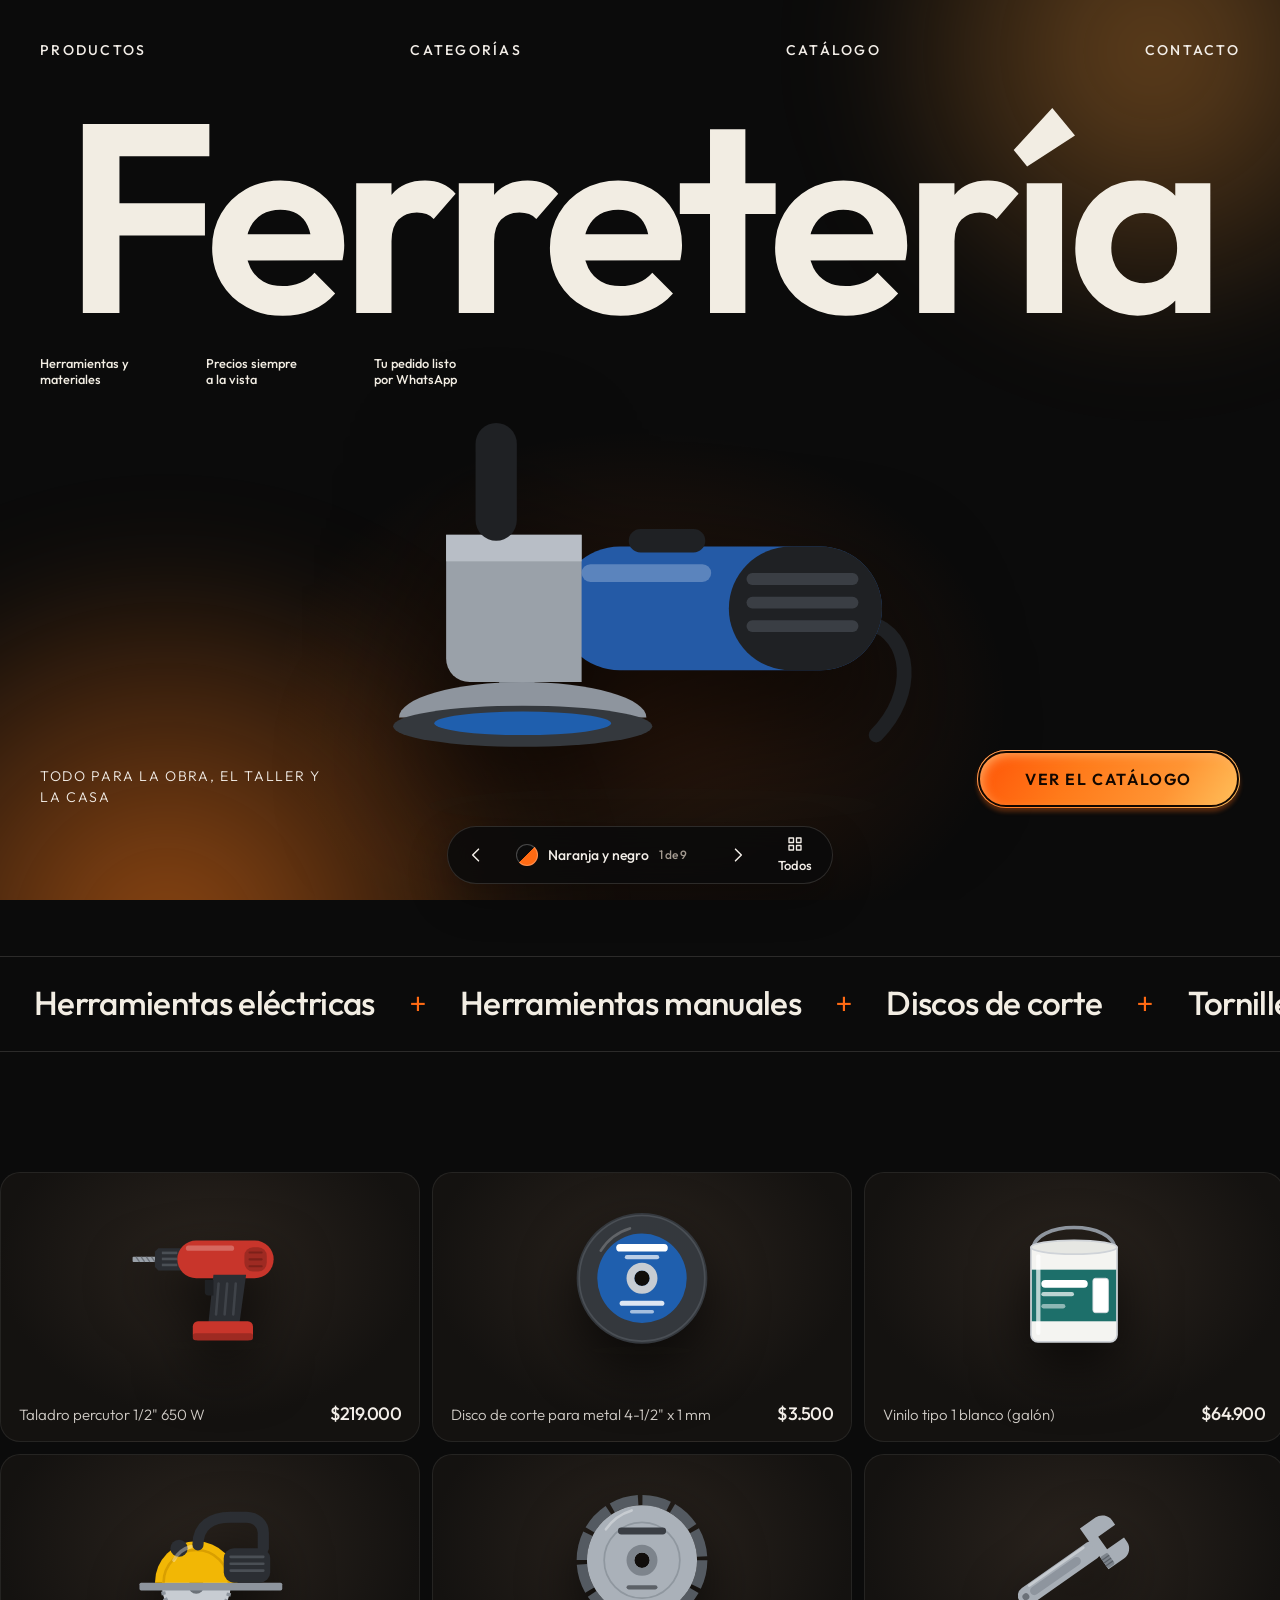
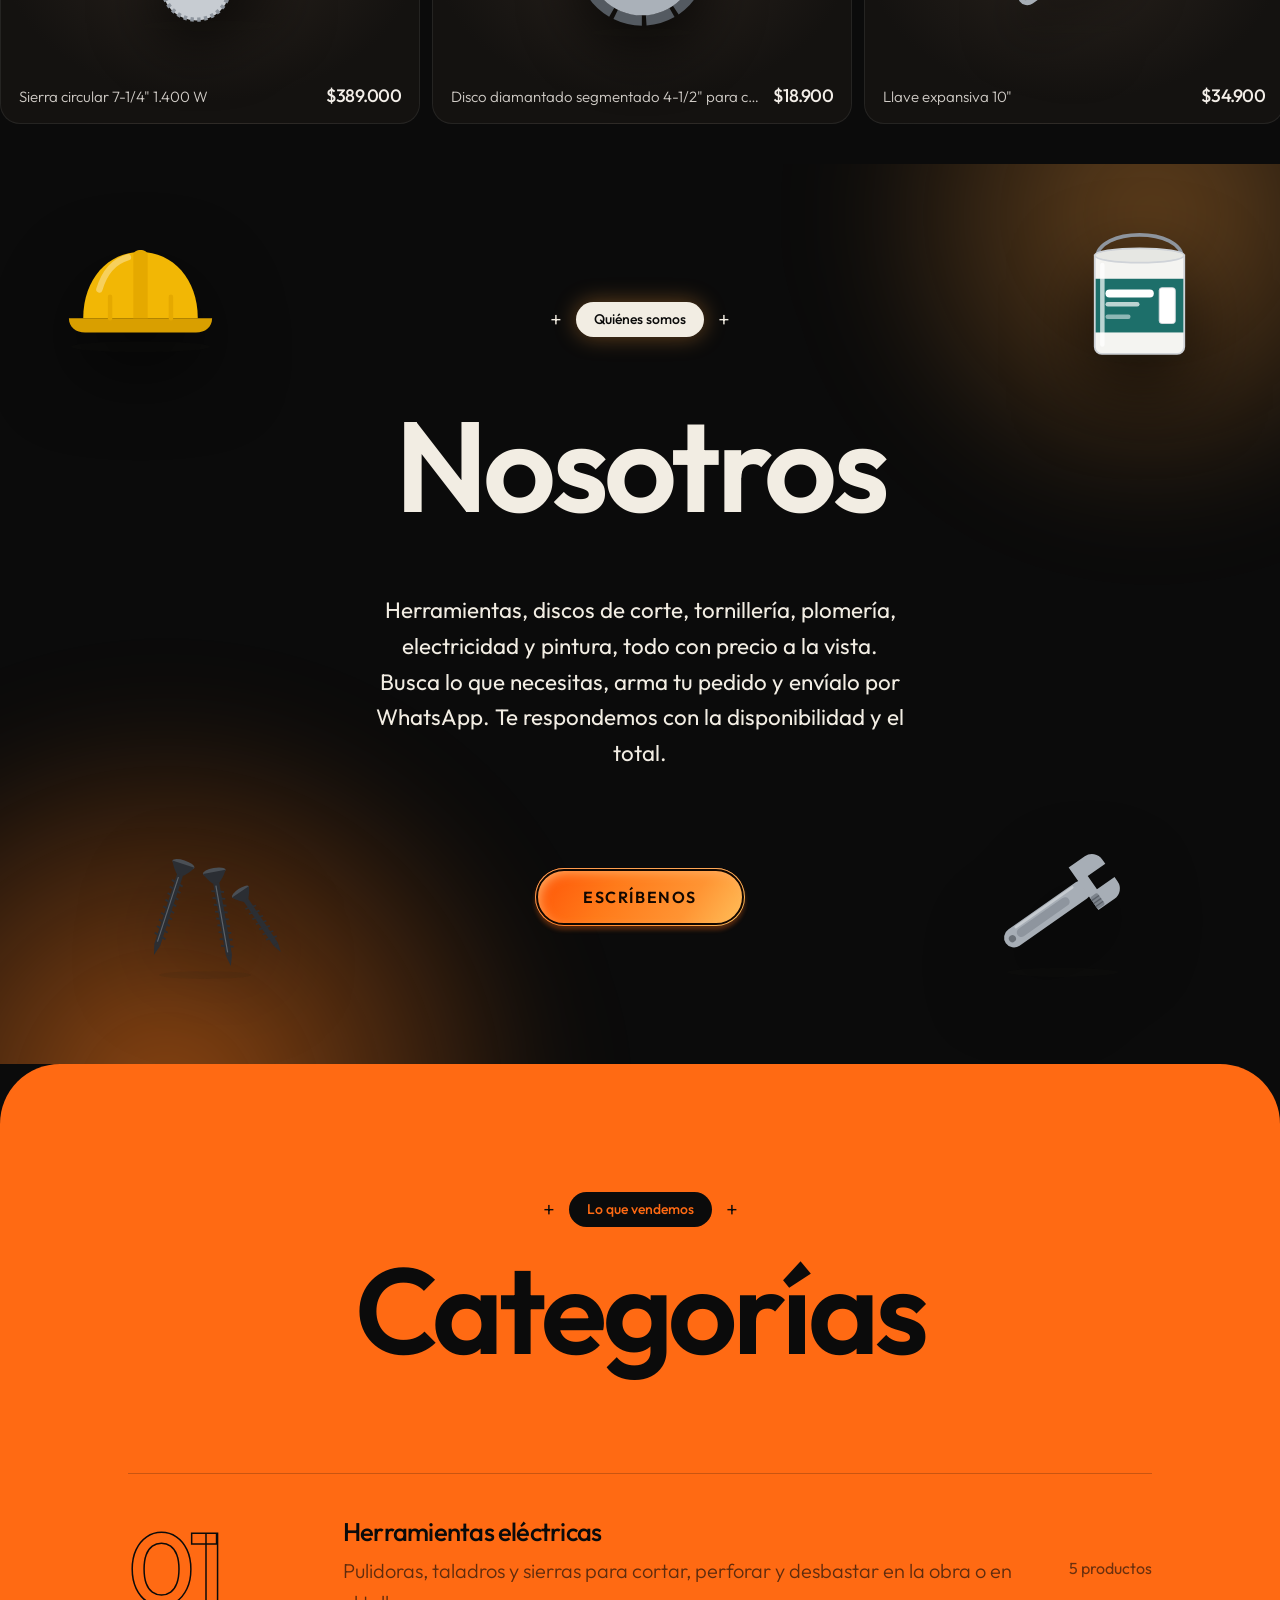
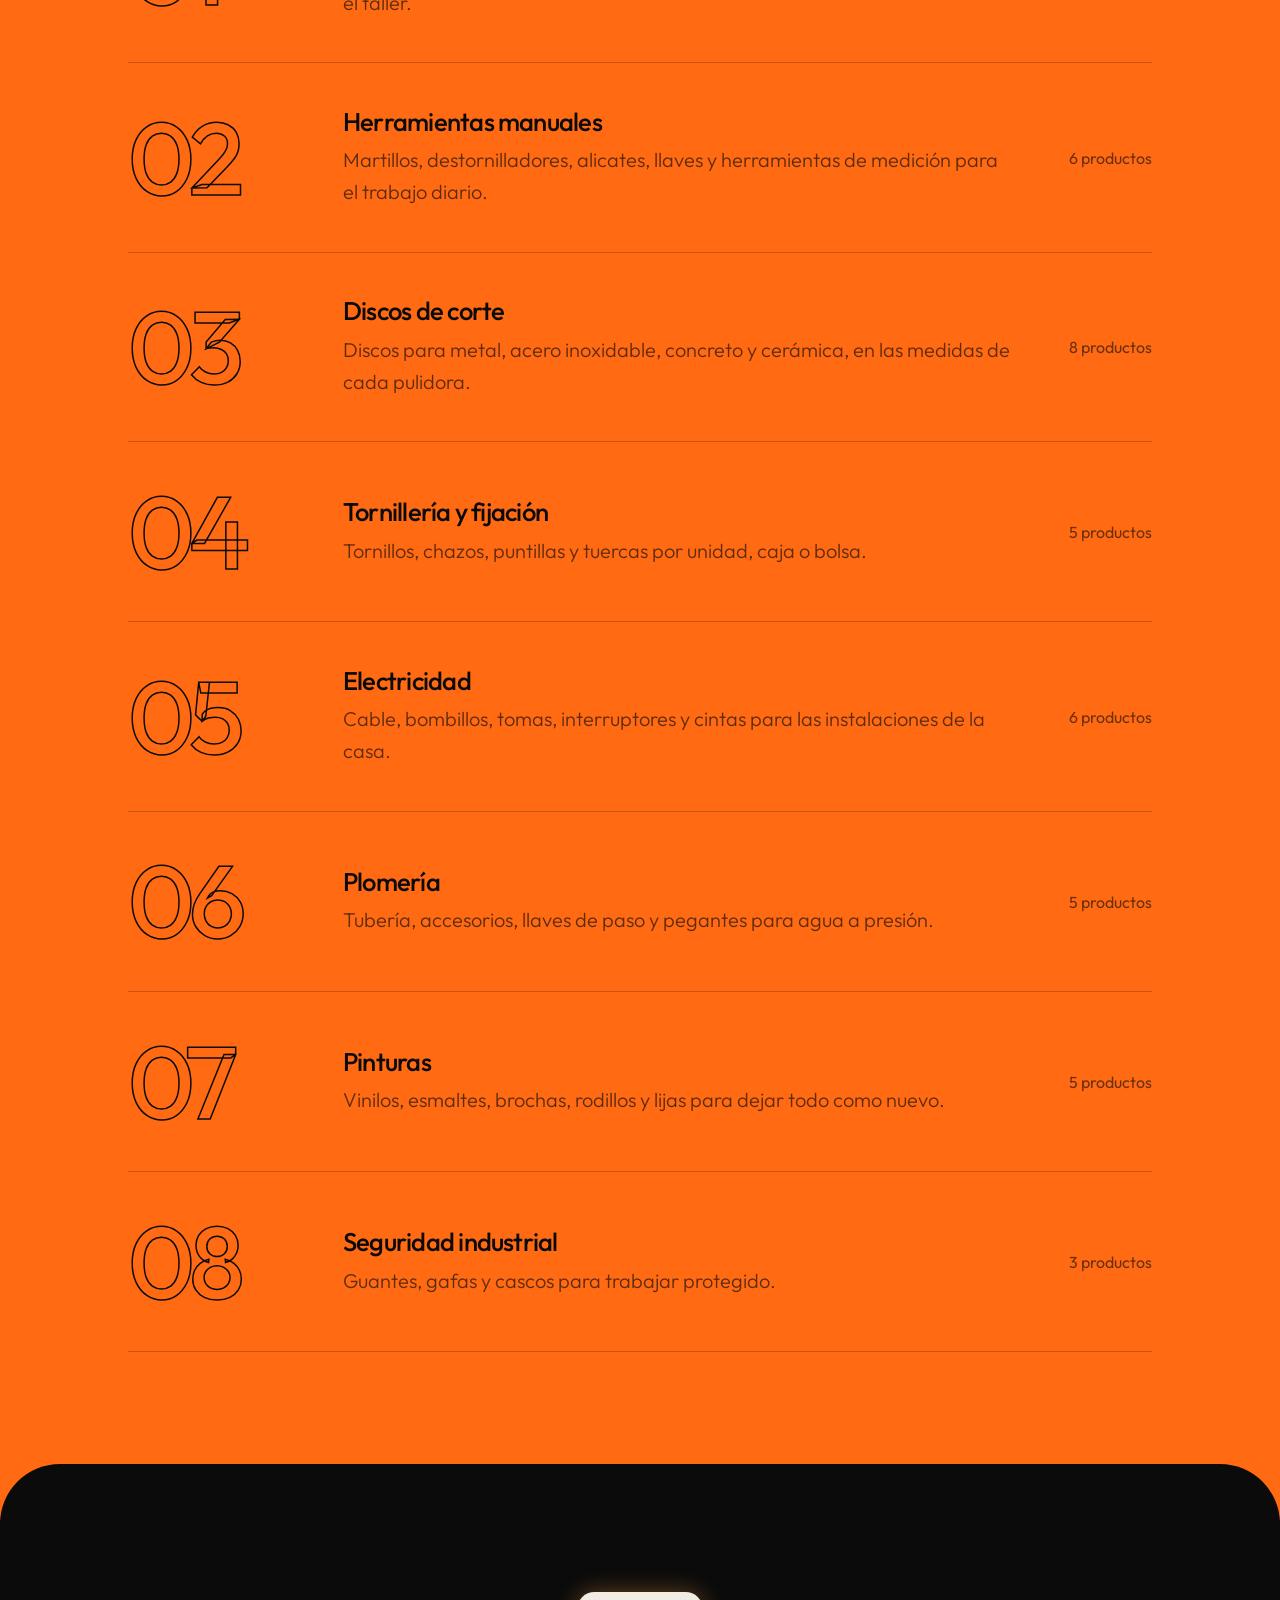
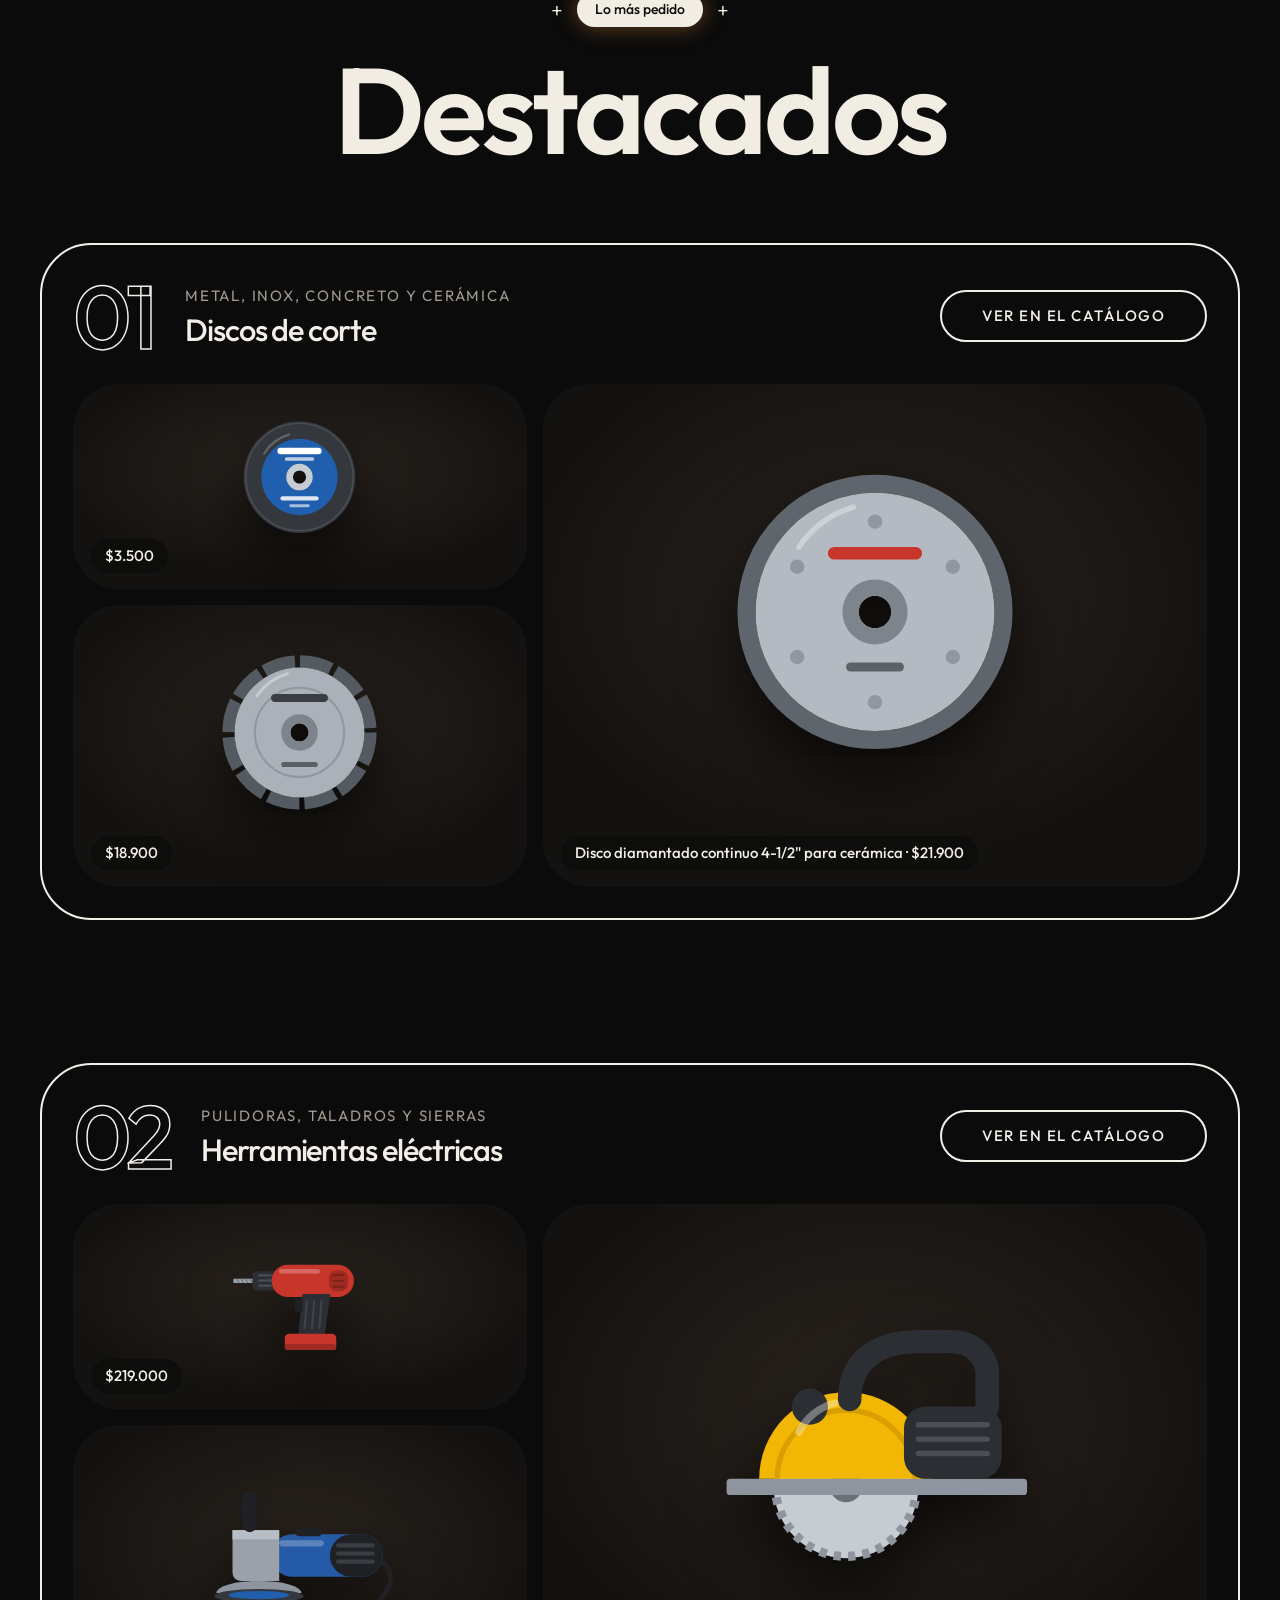
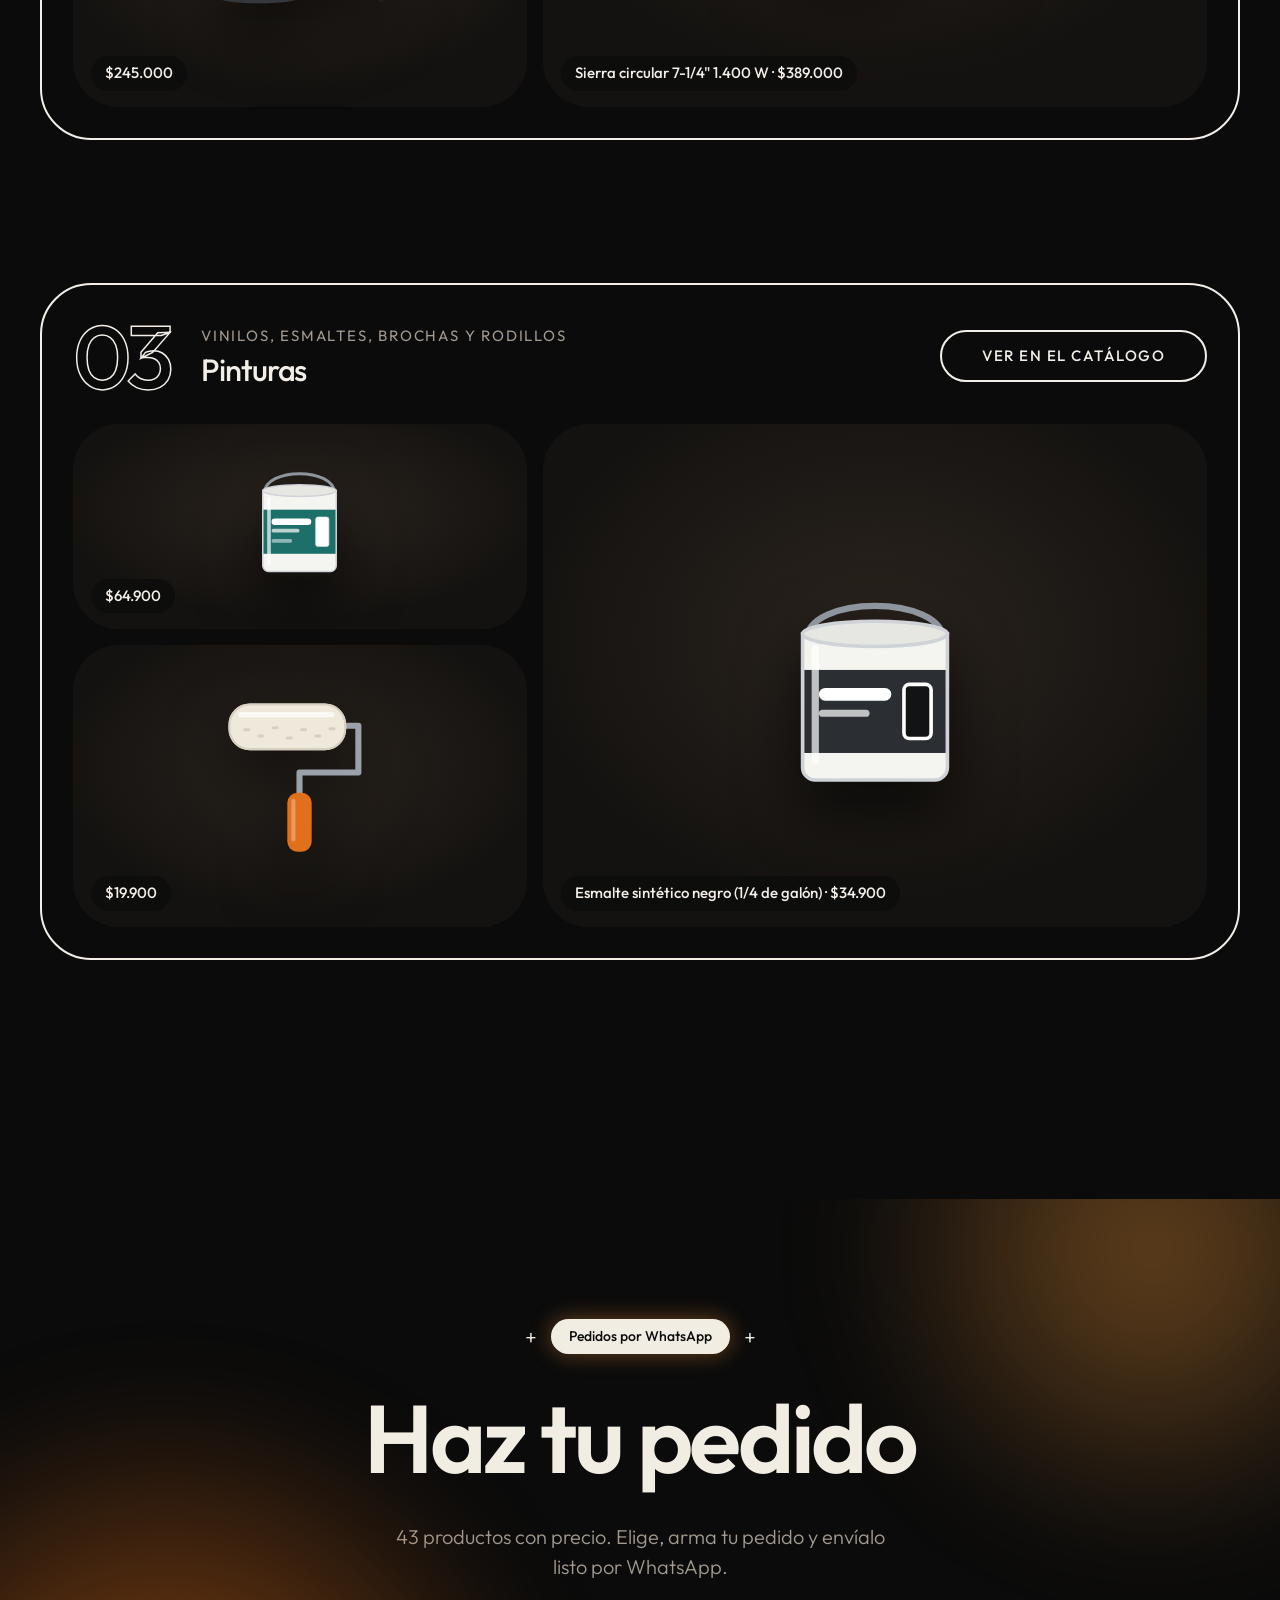
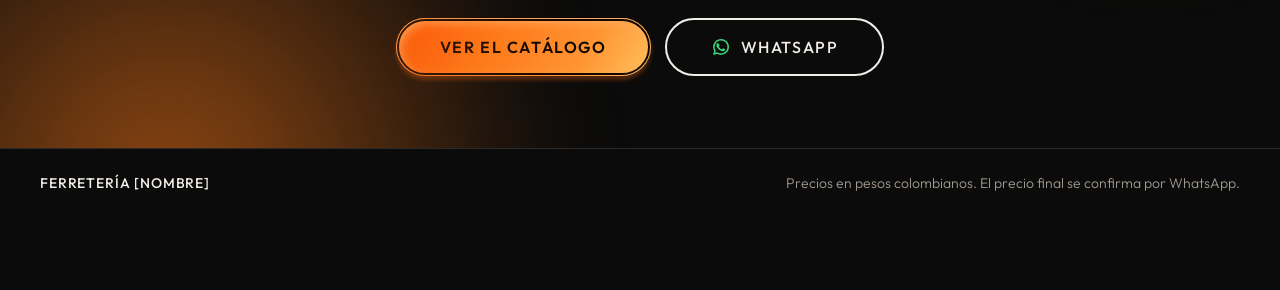
==== index.html @ 5ff752f2 "Demo del catálogo web: portada, catálogo y 9 diseños Co-Authored-By: Claude Opus 5.5 <noreply@anthro" ====
<!doctype html>
<html lang="es" data-paleta="naranja">
<head>
<meta charset="utf-8">
<meta name="viewport" content="width=device-width, initial-scale=1">
<title>Ferretería [Nombre] · Herramientas y materiales con precio</title>
<meta name="description" content="Herramientas, discos de corte, tornillería, plomería, electricidad y pintura con precio a la vista. Arma tu pedido y envíalo por WhatsApp.">
<meta property="og:type" content="website">
<meta property="og:title" content="Ferretería [Nombre] · Herramientas y materiales con precio">
<meta property="og:description" content="Herramientas, discos de corte, tornillería, plomería, electricidad y pintura con precio. Arma tu pedido y envíalo por WhatsApp.">
<meta property="og:image" content="https://TU-DOMINIO/img/og-imagen.jpg">
<meta property="og:locale" content="es_CO">
<meta name="theme-color" content="#0B0B0B">
<link rel="icon" href="img/marca.svg" type="image/svg+xml">
<link rel="preconnect" href="https://fonts.googleapis.com">
<link rel="preconnect" href="https://fonts.gstatic.com" crossorigin>
<link rel="stylesheet" href="https://fonts.googleapis.com/css2?family=Outfit:wght@300..800&amp;family=Archivo:wdth,wght@62..125,400..900&amp;family=Manrope:wght@400..800&amp;family=Bricolage+Grotesque:opsz,wght@12..96,400..800&amp;family=Plus+Jakarta+Sans:wght@400..800&amp;family=Urbanist:wght@400..800&amp;display=swap">
<link rel="stylesheet" href="css/estilos.css">
<script src="js/config.js"></script>
<script src="js/paleta.js"></script>
</head>
<body data-pagina="portada">
<a class="saltar" href="#principal">Saltar al contenido</a>

<header class="heroe" id="heroe">
  <div class="resplandor" aria-hidden="true"></div>
  <nav class="nav-j entra" aria-label="Secciones" style="--ey:-20px">
    <a href="#productos">Productos</a>
    <a href="#categorias">Categorías</a>
    <a href="catalogo.html">Catálogo</a>
    <a href="#" data-wa-saludo target="_blank" rel="noopener">Contacto</a>
  </nav>
  <div class="heroe-titulo">
    <h1 class="titulo-xl grad"><span data-palabra data-bloque data-bloque-retraso=".2" data-bloque-duracion=".8">Ferretería</span><span class="sr"> · herramientas y materiales con precio</span></h1>
  </div>
  <div class="notas entra" style="--ey:16px;--ed:.9s">
    <span>Herramientas y<br>materiales</span>
    <span>Precios siempre<br>a la vista</span>
    <span>Tu pedido listo<br>por WhatsApp</span>
  </div>
  <div class="heroe-foto entra" style="--ed:.6s">
    <div class="iman">
      <button class="heroe-btn" type="button" id="heroeBtn" aria-label="Ver producto destacado">
        <img id="heroeImg" src="img/ilustraciones/pulidora.svg" alt="" width="520" height="520" fetchpriority="high">
      </button>
    </div>
  </div>
  <div class="heroe-pie">
    <p class="entra" style="--ey:20px;--ed:1s">Todo para la obra, el taller y la casa</p>
    <a class="luz entra" href="catalogo.html" style="--ey:20px;--ed:.5s">Ver el catálogo</a>
  </div>
</header>

<section class="franjas" aria-hidden="true">
  <div class="franja-in" data-franja></div>
</section>

<main id="principal">
  <section class="cintas" id="productos" aria-label="Algunos productos">
    <div class="cinta der" id="cintaA"></div>
    <div class="cinta izq" id="cintaB"></div>
  </section>

  <section class="nosotros" id="nosotros">
    <div class="resplandor" aria-hidden="true"></div>
    <span class="deco aparece" style="--ex:-80px;--ey:0px"><img data-esquina="0" src="img/ilustraciones/casco.svg" alt=""></span>
    <span class="deco aparece" style="--ex:-80px;--ey:0px"><img data-esquina="1" src="img/ilustraciones/tornillos.svg" alt=""></span>
    <span class="deco aparece" style="--ex:80px;--ey:0px"><img data-esquina="2" src="img/ilustraciones/galon.svg" alt=""></span>
    <span class="deco aparece" style="--ex:80px;--ey:0px"><img data-esquina="3" src="img/ilustraciones/llave.svg" alt=""></span>
    <div class="nos-texto">
      <span class="pildora"><b>Quiénes somos</b></span>
      <h2 class="titulo-xl grad" data-bloque>Nosotros</h2>
      <p class="revela centrado" id="nosotrosTxt" data-bloque data-bloque-duracion=".6" data-bloque-escalon=".05">Herramientas, discos de corte, tornillería, plomería, electricidad y pintura, todo con precio a la vista. Busca lo que necesitas, arma tu pedido y envíalo por WhatsApp. Te respondemos con la disponibilidad y el total.</p>
    </div>
    <a class="luz" href="#" data-wa-saludo target="_blank" rel="noopener">Escríbenos</a>
  </section>

  <section class="blanca" id="categorias" aria-labelledby="catTit">
    <div class="centrado-pil"><span class="pildora"><b>Lo que vendemos</b></span></div>
    <h2 class="titulo-xl" id="catTit" data-bloque>Categorías</h2>
    <div class="servis" id="servis"></div>
  </section>

  <section class="destacados" aria-labelledby="desTit">
    <div class="centrado-pil"><span class="pildora"><b>Lo más pedido</b></span></div>
    <h2 class="titulo-xl grad" id="desTit" data-bloque>Destacados</h2>
    <div class="pilas" id="pilas"></div>
  </section>

  <section class="cierre">
    <div class="resplandor" aria-hidden="true"></div>
    <span class="pildora"><b>Pedidos por WhatsApp</b></span>
    <h2 class="titulo-xl grad" data-bloque>Haz tu pedido</h2>
    <p><span data-total-productos>Todos los</span> productos con precio. Elige, arma tu pedido y envíalo listo por WhatsApp.</p>
    <div class="cierre-acc">
      <a class="luz" href="catalogo.html">Ver el catálogo</a>
      <a class="fantasma" href="#" data-wa-saludo target="_blank" rel="noopener"><span class="wa-ic" aria-hidden="true"></span>WhatsApp</a>
    </div>
  </section>
</main>

<footer class="pie">
  <a href="index.html" data-nombre>Ferretería [Nombre]</a>
  <span>Precios en pesos colombianos. El precio final se confirma por WhatsApp.</span>
</footer>

<noscript><p class="sinjs">Este catálogo necesita JavaScript para funcionar. Escríbenos por WhatsApp y te atendemos por chat.</p></noscript>
<script src="js/app.js"></script>
</body>
</html>
---- css/estilos.css ----
/* ============================================================================
   CATÁLOGO · estilos
   Fondo oscuro con resplandores cálidos, letra Outfit (cercana a Gevora) en
   color crema, títulos que se revelan con un bloque de color y un botón con luz. Los colores salen de la paleta elegida (data-paleta en <html>); todo
   lo demás es igual en las cuatro.
   ========================================================================== */

/* ---------- Paletas ---------- */
/* t1/t2: degradado de los títulos. l1..l4, lsh, lin, lol, ltx: botón con luz.
   b-*: la sección de color de la portada. w1/w2: fondo de las fotos. */
:root {
  --f-tit: 'Outfit', 'Segoe UI', system-ui, sans-serif; --f-txt: 'Outfit', 'Segoe UI', system-ui, sans-serif;
  /* Letra de los títulos y formas: cada diseño puede cambiarlas. */
  --tit-w: 600; --tit-tt: none; --tit-ls: -.035em; --tit-st: 100%;
  --r-boton: 999px; --r-tarjeta: 28px; --r-foto: 20px; --r-seccion: 60px; --r-tarj: clamp(32px, 4vw, 60px); --r-foto2: clamp(24px, 3.6vw, 60px);
  --patron: none;
}
:root,
[data-paleta="naranja"] {
  --bg: #0B0B0B; --sf: #171513; --ink: #F3EEE8; --mut: #A39A90; --ln: rgba(243, 238, 232, .14); --ln2: rgba(243, 238, 232, .08);
  --ac: #FF6A13; --acInk: #120700; --acSoft: rgba(255, 106, 19, .12); --acSoft2: rgba(255, 106, 19, .22);
  --t1: #D9480F; --t2: #FFB27A;
  --l1: #FF5A0A; --l2: #FF7A1A; --l3: #FF9433; --l4: #FFC15C; --lsh: rgba(255, 106, 19, .3); --lin: #FFB066; --lol: #120700; --ltx: #120700;
  --b-bg: #FF6A13; --b-ink: #0B0B0B; --b-ln: rgba(11, 11, 11, .22); --sn: #0B0B0B;
  --w1: #2B241E; --w2: #141210; --card: #121110; --fon: #FF6A13; --fonInk: #120700;
  --chipbg: rgba(11, 11, 11, .74); --barra: rgba(11, 11, 11, .88); --halo: rgba(255, 106, 19, .16); --hoja: #151311;
  --sombra: rgba(0, 0, 0, .7); --velo: rgba(0, 0, 0, .66); --wa: #3BD47A;
  --tit: #F2EDE3; --glow1: rgba(232, 112, 24, .62); --glow2: rgba(255, 160, 60, .38);
  color-scheme: dark;
}
[data-paleta="amarillo"] {
  --bg: #0A0A0A; --sf: #161614; --ink: #F5F3EC; --mut: #A3A094; --ln: rgba(245, 243, 236, .14); --ln2: rgba(245, 243, 236, .08);
  --ac: #FFC400; --acInk: #111000; --acSoft: rgba(255, 196, 0, .12); --acSoft2: rgba(255, 196, 0, .22);
  --t1: #C99700; --t2: #FFE27A;
  --l1: #FFB800; --l2: #FFC400; --l3: #FFD233; --l4: #FFE680; --lsh: rgba(255, 196, 0, .3); --lin: #FFE680; --lol: #111000; --ltx: #111000;
  --b-bg: #FFC400; --b-ink: #0A0A0A; --b-ln: rgba(10, 10, 10, .2); --sn: #0A0A0A;
  --w1: #2A2820; --w2: #131311; --card: #121211; --fon: #FFC400; --fonInk: #111000;
  --chipbg: rgba(10, 10, 10, .74); --barra: rgba(10, 10, 10, .88); --halo: rgba(255, 196, 0, .14); --hoja: #141412;
  --sombra: rgba(0, 0, 0, .7); --velo: rgba(0, 0, 0, .66); --wa: #3BD47A;
  --tit: #F4F1E8; --glow1: rgba(255, 184, 0, .45); --glow2: rgba(255, 214, 90, .28);
  color-scheme: dark;
}
[data-paleta="azul"] {
  --bg: #07090F; --sf: #12151D; --ink: #E6ECF7; --mut: #8A96AD; --ln: rgba(230, 236, 247, .14); --ln2: rgba(230, 236, 247, .08);
  --ac: #3466FF; --acInk: #FFFFFF; --acSoft: rgba(52, 102, 255, .14); --acSoft2: rgba(52, 102, 255, .26);
  --t1: #3466FF; --t2: #A9C0FF;
  --l1: #0A1440; --l2: #2453F0; --l3: #3F74FF; --l4: #5B85FF; --lsh: rgba(52, 102, 255, .3); --lin: #5C86FF; --lol: #FFFFFF; --ltx: #FFFFFF;
  --b-bg: #FFFFFF; --b-ink: #07090F; --b-ln: rgba(7, 9, 15, .15); --sn: #3466FF;
  --w1: #1E2433; --w2: #0E1118; --card: #0E1118; --fon: #3466FF; --fonInk: #FFFFFF;
  --chipbg: rgba(7, 9, 15, .74); --barra: rgba(7, 9, 15, .88); --halo: rgba(52, 102, 255, .18); --hoja: #10131A;
  --sombra: rgba(0, 0, 0, .7); --velo: rgba(0, 0, 0, .66); --wa: #3BD47A;
  --tit: #EEF2FA; --glow1: rgba(52, 102, 255, .55); --glow2: rgba(120, 160, 255, .3);
  color-scheme: dark;
}
/* ---------- Diseños nuevos: cambian color, letra y formas ---------- */
[data-paleta="rojo"] {
  --bg: #0C0C0C; --sf: #171717; --ink: #F5F5F4; --mut: #A3A3A3; --ln: rgba(245, 245, 244, .14); --ln2: rgba(245, 245, 244, .08);
  --ac: #E3141B; --acInk: #FFFFFF; --acSoft: rgba(227, 20, 27, .14); --acSoft2: rgba(227, 20, 27, .24);
  --l1: #B00D12; --l2: #E3141B; --l3: #F0302F; --l4: #FF5A4E; --lsh: rgba(227, 20, 27, .32); --lin: #FF6A5E; --lol: #FFFFFF; --ltx: #FFFFFF;
  --b-bg: #E3141B; --b-ink: #0C0C0C; --b-ln: rgba(12, 12, 12, .22); --sn: #0C0C0C;
  --w1: #262626; --w2: #121212; --card: #121212; --fon: #E3141B; --fonInk: #FFFFFF;
  --chipbg: rgba(12, 12, 12, .74); --barra: rgba(12, 12, 12, .9); --halo: rgba(227, 20, 27, .12); --hoja: #141414;
  --sombra: rgba(0, 0, 0, .7); --velo: rgba(0, 0, 0, .66); --wa: #3BD47A;
  --tit: #F5F5F4; --glow1: rgba(227, 20, 27, .34); --glow2: rgba(255, 90, 78, .16);
  --f-tit: 'Archivo', 'Outfit', system-ui, sans-serif; --tit-w: 800; --tit-tt: uppercase; --tit-ls: -.01em; --tit-st: 75%;
  --r-boton: 6px; --r-tarjeta: 8px; --r-foto: 6px; --r-seccion: 0px; --r-tarj: 10px; --r-foto2: 6px;
  --patron: repeating-linear-gradient(-45deg, rgba(255, 255, 255, .022) 0 2px, transparent 2px 16px);
  color-scheme: dark;
}
[data-paleta="plano"] {
  --bg: #0F1419; --sf: #18202A; --ink: #E7EDF3; --mut: #8D99A6; --ln: rgba(231, 237, 243, .14); --ln2: rgba(231, 237, 243, .08);
  --ac: #C6F432; --acInk: #11160A; --acSoft: rgba(198, 244, 50, .12); --acSoft2: rgba(198, 244, 50, .22);
  --l1: #A6D61E; --l2: #C6F432; --l3: #D4F86A; --l4: #E6FCA0; --lsh: rgba(198, 244, 50, .28); --lin: #E6FCA0; --lol: #11160A; --ltx: #11160A;
  --b-bg: #C6F432; --b-ink: #0F1419; --b-ln: rgba(15, 20, 25, .2); --sn: #0F1419;
  --w1: #222D38; --w2: #121A21; --card: #131A21; --fon: #C6F432; --fonInk: #11160A;
  --chipbg: rgba(15, 20, 25, .74); --barra: rgba(15, 20, 25, .9); --halo: rgba(198, 244, 50, .1); --hoja: #141B23;
  --sombra: rgba(0, 0, 0, .65); --velo: rgba(0, 0, 0, .62); --wa: #3BD47A;
  --tit: #E7EDF3; --glow1: rgba(198, 244, 50, .2); --glow2: rgba(110, 190, 255, .18);
  --f-tit: 'Manrope', 'Outfit', system-ui, sans-serif; --tit-w: 800; --tit-ls: -.045em;
  --r-boton: 12px; --r-tarjeta: 14px; --r-foto: 10px; --r-seccion: 24px; --r-tarj: 22px; --r-foto2: 14px;
  --patron: linear-gradient(rgba(231, 237, 243, .045) 1px, transparent 1px) 0 0 / 44px 44px, linear-gradient(90deg, rgba(231, 237, 243, .045) 1px, transparent 1px) 0 0 / 44px 44px;
  color-scheme: dark;
}
[data-paleta="bosque"] {
  --bg: #0C1611; --sf: #13211A; --ink: #EEF3EA; --mut: #97A89C; --ln: rgba(238, 243, 234, .14); --ln2: rgba(238, 243, 234, .08);
  --ac: #2FBF71; --acInk: #06140C; --acSoft: rgba(47, 191, 113, .14); --acSoft2: rgba(47, 191, 113, .24);
  --l1: #1E9E5A; --l2: #2FBF71; --l3: #4CD68A; --l4: #8FEAB4; --lsh: rgba(47, 191, 113, .3); --lin: #8FEAB4; --lol: #06140C; --ltx: #06140C;
  --b-bg: #EEF3EA; --b-ink: #0C1611; --b-ln: rgba(12, 22, 17, .14); --sn: #1E9E5A;
  --w1: #1E3128; --w2: #0F1A14; --card: #101B15; --fon: #2FBF71; --fonInk: #06140C;
  --chipbg: rgba(12, 22, 17, .74); --barra: rgba(12, 22, 17, .9); --halo: rgba(47, 191, 113, .12); --hoja: #11201A;
  --sombra: rgba(0, 0, 0, .6); --velo: rgba(0, 0, 0, .6); --wa: #3BD47A;
  --tit: #EEF3EA; --glow1: rgba(47, 191, 113, .38); --glow2: rgba(210, 230, 120, .18);
  --f-tit: 'Bricolage Grotesque', 'Outfit', system-ui, sans-serif; --tit-w: 700; --tit-ls: -.045em;
  --r-boton: 999px; --r-tarjeta: 34px; --r-foto: 26px; --r-seccion: 80px; --r-tarj: clamp(36px, 4.5vw, 70px); --r-foto2: clamp(26px, 4vw, 64px);
  color-scheme: dark;
}
[data-paleta="marino"] {
  --bg: #F3F5F9; --sf: #FFFFFF; --ink: #0B1B33; --mut: #5B6B82; --ln: rgba(11, 27, 51, .12); --ln2: rgba(11, 27, 51, .07);
  --ac: #FFB703; --acInk: #0B1B33; --acSoft: rgba(11, 27, 51, .06); --acSoft2: rgba(255, 183, 3, .2);
  --l1: #FFB703; --l2: #FFC433; --l3: #FFD166; --l4: #FFE29A; --lsh: rgba(255, 183, 3, .35); --lin: #FFE29A; --lol: #0B1B33; --ltx: #0B1B33;
  --b-bg: #0B1B33; --b-ink: #F3F5F9; --b-ln: rgba(243, 245, 249, .16); --sn: #FFB703;
  --w1: #FFFFFF; --w2: #E3E8F0; --card: #FFFFFF; --fon: #0B1B33; --fonInk: #FFFFFF;
  --chipbg: rgba(255, 255, 255, .9); --barra: rgba(243, 245, 249, .9); --halo: rgba(255, 183, 3, .14); --hoja: #FFFFFF;
  --sombra: rgba(11, 27, 51, .2); --velo: rgba(11, 27, 51, .45); --wa: #128C4A;
  --tit: #0B1B33; --glow1: rgba(255, 183, 3, .34); --glow2: rgba(80, 140, 255, .16);
  --f-tit: 'Plus Jakarta Sans', 'Outfit', system-ui, sans-serif; --tit-w: 800; --tit-ls: -.05em;
  --r-boton: 14px; --r-tarjeta: 20px; --r-foto: 14px; --r-seccion: 40px; --r-tarj: 28px; --r-foto2: 18px;
  --patron: radial-gradient(rgba(11, 27, 51, .09) 1px, transparent 1.6px) 0 0 / 22px 22px;
  color-scheme: light;
}
[data-paleta="cobre"] {
  --bg: #0E0C0B; --sf: #191513; --ink: #F1E7DF; --mut: #A8988C; --ln: rgba(241, 231, 223, .13); --ln2: rgba(241, 231, 223, .07);
  --ac: #C9773C; --acInk: #140A04; --acSoft: rgba(201, 119, 60, .14); --acSoft2: rgba(201, 119, 60, .24);
  --l1: #8E4A22; --l2: #C9773C; --l3: #E0A06A; --l4: #F2C9A0; --lsh: rgba(201, 119, 60, .3); --lin: #F2C9A0; --lol: #140A04; --ltx: #140A04;
  --b-bg: #C9773C; --b-ink: #0E0C0B; --b-ln: rgba(14, 12, 11, .2); --sn: #0E0C0B;
  --w1: #2A211C; --w2: #141110; --card: #141110; --fon: #C9773C; --fonInk: #140A04;
  --chipbg: rgba(14, 12, 11, .74); --barra: rgba(14, 12, 11, .9); --halo: rgba(201, 119, 60, .12); --hoja: #161210;
  --sombra: rgba(0, 0, 0, .7); --velo: rgba(0, 0, 0, .66); --wa: #3BD47A;
  --tit: #F2D7BF; --glow1: rgba(201, 119, 60, .42); --glow2: rgba(242, 201, 160, .18);
  --f-tit: 'Urbanist', 'Outfit', system-ui, sans-serif; --tit-w: 500; --tit-tt: uppercase; --tit-ls: .05em;
  --r-boton: 3px; --r-tarjeta: 4px; --r-foto: 3px; --r-seccion: 0px; --r-tarj: 6px; --r-foto2: 4px;
  color-scheme: dark;
}
[data-paleta="claro"] {
  --bg: #F1EFEA; --sf: #FFFFFF; --ink: #15130F; --mut: #6C665D; --ln: rgba(21, 19, 15, .14); --ln2: rgba(21, 19, 15, .08);
  --ac: #15130F; --acInk: #F1EFEA; --acSoft: rgba(21, 19, 15, .07); --acSoft2: rgba(232, 89, 12, .14);
  --t1: #2B2722; --t2: #8C8579;
  --l1: #15130F; --l2: #3A2A1E; --l3: #D9480F; --l4: #E8590C; --lsh: rgba(232, 89, 12, .28); --lin: #5A3A22; --lol: #FFFFFF; --ltx: #FFFFFF;
  --b-bg: #15130F; --b-ink: #F1EFEA; --b-ln: rgba(241, 239, 234, .18); --sn: #FF7A2F;
  --w1: #FFFFFF; --w2: #E6E1D8; --card: #FFFFFF; --fon: #15130F; --fonInk: #F1EFEA;
  --chipbg: rgba(255, 255, 255, .86); --barra: rgba(241, 239, 234, .9); --halo: rgba(232, 89, 12, .12); --hoja: #FFFFFF;
  --sombra: rgba(21, 19, 15, .24); --velo: rgba(21, 19, 15, .45); --wa: #128C4A;
  --tit: #15130F; --glow1: rgba(232, 89, 12, .28); --glow2: rgba(255, 170, 90, .22);
  color-scheme: light;
}

/* ---------- Base ---------- */
*, *::before, *::after { box-sizing: border-box; }
html { -webkit-text-size-adjust: 100%; scroll-behavior: smooth; background: var(--bg); }
html.bloqueo { overflow: hidden; }
body { margin: 0; overflow-x: clip; background: var(--patron), var(--bg); background-attachment: fixed; color: var(--ink); font-family: var(--f-txt); font-weight: 400; line-height: 1.5; -webkit-font-smoothing: antialiased; }
img { max-width: 100%; }
a { color: inherit; }
button, input, select { font: inherit; color: inherit; }
button { cursor: pointer; }
[hidden] { display: none !important; }
:focus-visible { outline: 2px solid var(--ac); outline-offset: 3px; }
.sr { position: absolute; width: 1px; height: 1px; margin: -1px; padding: 0; overflow: hidden; clip: rect(0 0 0 0); white-space: nowrap; border: 0; }
.saltar { position: absolute; left: 12px; top: -60px; z-index: 100; padding: 10px 16px; border-radius: var(--r-boton); background: var(--ink); color: var(--bg); text-decoration: none; }
.saltar:focus { top: 12px; }
.ic { fill: none; stroke: currentColor; stroke-width: 1.8; stroke-linecap: round; stroke-linejoin: round; }
.icf { fill: currentColor; }
.c1 { white-space: nowrap; overflow: hidden; text-overflow: ellipsis; }
.c2 { display: -webkit-box; -webkit-line-clamp: 2; -webkit-box-orient: vertical; overflow: hidden; }
.sinjs { margin: 24px; padding: 16px; border: 1px solid var(--ln); border-radius: 16px; }

/* ---------- Piezas comunes ---------- */
.grad { color: var(--tit); }
.titulo-xl { margin: 0; font-family: var(--f-tit); font-weight: var(--tit-w); text-transform: var(--tit-tt); letter-spacing: var(--tit-ls); font-stretch: var(--tit-st); line-height: 1; text-align: center; }
.luz, .fantasma { display: inline-flex; align-items: center; justify-content: center; gap: 10px; min-height: 48px; padding: 0 30px; border-radius: var(--r-boton); font-weight: 600; font-size: 13.5px; text-transform: uppercase; letter-spacing: .1em; text-decoration: none; white-space: nowrap; }
.luz { border: 0; background: linear-gradient(123deg, var(--l1) 7%, var(--l2) 37%, var(--l3) 72%, var(--l4) 100%); box-shadow: 0 4px 4px var(--lsh), inset 4px 4px 12px var(--lin); outline: 2px solid var(--lol); outline-offset: -3px; color: var(--ltx); transition: filter .2s, transform .2s; }
.luz:hover { filter: brightness(1.1); }
.luz:active, .fantasma:active { transform: scale(.98); }
.luz:focus-visible { outline: 3px solid var(--ink); outline-offset: 3px; }
.fantasma { border: 2px solid var(--ink); background: transparent; color: var(--ink); font-weight: 500; transition: background .2s; }
.fantasma:hover { background: var(--acSoft); }
.wa-ic { display: grid; color: var(--wa); }
.redondo { width: 44px; height: 44px; flex: none; display: grid; place-items: center; border: 0; border-radius: 50%; background: var(--acSoft); color: var(--ink); }
.redondo:hover { background: var(--acSoft2); }

/* ---------- Movimiento ---------- */
@keyframes entra { from { opacity: 0; transform: translate(var(--ex, 0px), var(--ey, 30px)); } to { opacity: 1; transform: none; } }
@keyframes aclara { from { opacity: .2; } to { opacity: 1; } }
@keyframes encoge { to { transform: scale(var(--esc, 1)); } }
.js .entra { animation: entra .7s cubic-bezier(.25, .1, .25, 1) var(--ed, 0s) both; }
/* Lo que aparece al bajar: solo en navegadores con animaciones por scroll. En
   los demás todo se ve completo y quieto desde el principio. */
@supports (animation-timeline: view()) {
  .js .aparece { animation: entra linear both; animation-timeline: view(); animation-range: entry 0% entry 80%; }
  .pila { view-timeline-name: --pila; }
  .js .pila .tarj { animation: encoge linear both; animation-timeline: --pila; animation-range: exit 0% exit 100%; }
}
.captura *, .captura *::before, .captura *::after { animation: none !important; transition: none !important; }
.captura { scroll-behavior: auto; }
/* En las capturas la ventana es muy alta (página completa): las secciones de una pantalla van con alto fijo. */
.captura .heroe { height: 900px; }
.captura .nosotros { min-height: 900px; }
@media (prefers-reduced-motion: reduce) {
  html { scroll-behavior: auto; }
  *, *::before, *::after { animation: none !important; transition: none !important; }
}

/* ---------- Revelado con bloque ----------
   Como el TextBlockAnimation del prompt: el texto se parte en líneas (app.js);
   un bloque del color de acento crece de izquierda a derecha sobre cada línea,
   a mitad del barrido aparece el texto y el bloque se va hacia la derecha.
   Sin JavaScript, en las capturas o con "reducir movimiento", el texto se ve normal. */
.bq-linea { position: relative; display: block; width: fit-content; max-width: 100%; }
.titulo-xl .bq-linea, .centrado .bq-linea { margin-inline: auto; }
.bq-bloque { position: absolute; inset: 0; z-index: 2; background: var(--bq, var(--ac)); clip-path: inset(0 100% 0 0); pointer-events: none; }
.js .bq .bq-txt { opacity: 0; }
.js .bq.visto .bq-txt { animation: bqTexto 1ms linear calc(var(--dl) + var(--d) * .96) both; }
.js .bq.visto .bq-bloque { animation: bqBloque calc(var(--d) * 2) linear var(--dl) both; }
.js .bq.hecho .bq-txt { opacity: 1; animation: none; }
.js .bq.hecho .bq-bloque { display: none; }
@keyframes bqTexto { to { opacity: 1; } }
@keyframes bqBloque {
  0% { clip-path: inset(0 100% 0 0); animation-timing-function: cubic-bezier(.87, 0, .13, 1); }
  48% { clip-path: inset(0 0 0 0); animation-timing-function: cubic-bezier(.87, 0, .13, 1); }
  100% { clip-path: inset(0 0 0 100%); }
}
.captura .bq .bq-txt, .bq.quieto .bq-txt { opacity: 1 !important; animation: none !important; }
.captura .bq-bloque, .bq.quieto .bq-bloque { display: none !important; }
.blanca .bq-bloque { background: var(--b-ink); }

/* ---------- Resplandores cálidos (como el fondo de Gevora) ---------- */
.resplandor { position: absolute; inset: 0; overflow: hidden; pointer-events: none; }
.resplandor::before, .resplandor::after { content: ''; position: absolute; border-radius: 50%; filter: blur(50px); }
.resplandor::before { width: 62vw; height: 62vw; left: -18vw; bottom: -34vw; background: radial-gradient(closest-side, var(--glow1), transparent); }
.resplandor::after { width: 48vw; height: 48vw; right: -14vw; top: -20vw; background: radial-gradient(closest-side, var(--glow2), transparent); }
.js .resplandor::before { animation: deriva 16s ease-in-out infinite alternate; }
.js .resplandor::after { animation: deriva 21s ease-in-out -7s infinite alternate-reverse; }
@keyframes deriva { from { transform: translate(0, 0) scale(1); } to { transform: translate(8vw, -6vw) scale(1.15); } }

/* ---------- Notas en tres columnas y etiquetas con "+" ---------- */
.notas { position: relative; z-index: 12; display: flex; gap: clamp(28px, 6vw, 96px); padding: 6px 40px 0; }
.notas span { font-size: clamp(12px, 1vw, 15px); font-weight: 500; line-height: 1.3; color: var(--tit); }
.pildora { display: inline-flex; align-items: center; gap: 14px; color: var(--tit); }
.pildora::before, .pildora::after { content: '+'; font-size: 22px; font-weight: 300; line-height: 1; }
.pildora b { padding: 7px 18px; border-radius: var(--r-boton); background: var(--tit); color: var(--bg); font-size: 14px; font-weight: 500; box-shadow: 0 0 22px var(--glow2); }
.blanca .pildora { color: var(--b-ink); }
.blanca .pildora b { background: var(--b-ink); color: var(--b-bg); box-shadow: none; }

/* ---------- Franja con las categorías ---------- */
.franjas { position: relative; margin-top: 56px; padding: 22px 0; overflow: hidden; border-block: 1px solid var(--ln); }
.franja-in { display: flex; align-items: center; gap: 34px; width: max-content; padding-left: 34px; font-family: var(--f-tit); font-size: clamp(22px, 2.6vw, 38px); font-weight: 500; letter-spacing: -.02em; white-space: nowrap; color: var(--tit); }
.franja-in b { font-weight: inherit; }
.franja-in i { font-style: normal; font-weight: 300; color: var(--ac); }
.js .franja-in { animation: cintaIzq 50s linear infinite; }
.franjas:hover .franja-in { animation-play-state: paused; }

/* ================= PORTADA ================= */
.heroe { position: relative; height: 100svh; min-height: 640px; max-height: 980px; display: flex; flex-direction: column; overflow: clip; background: radial-gradient(40% 42% at 50% 78%, var(--halo), transparent 72%); }
.nav-j { position: relative; z-index: 12; display: flex; justify-content: space-between; padding: 32px 40px 0; font-size: clamp(12px, 1.1vw, 16px); }
.nav-j a { padding: 8px 0; font-weight: 500; text-transform: uppercase; letter-spacing: .16em; text-decoration: none; transition: opacity .2s; }
.nav-j a:hover { opacity: .7; }
.heroe-titulo { overflow: hidden; }
.heroe-titulo h1 { margin-top: .04em; font-size: 21vw; white-space: nowrap; }
.heroe-foto { --hw: clamp(300px, 46vw, 680px); position: absolute; left: 50%; bottom: 0; z-index: 10; width: var(--hw); margin-left: calc(var(--hw) / -2); }
.iman { will-change: transform; }
.heroe-btn { display: block; width: 100%; padding: 0; border: 0; background: none; }
.heroe-btn img { display: block; width: 100%; height: auto; filter: drop-shadow(0 50px 60px var(--sombra)); }
.heroe-pie { position: relative; z-index: 11; margin-top: auto; display: flex; align-items: flex-end; justify-content: space-between; gap: 24px; padding: 0 40px 40px; }
.heroe-pie p { margin: 0; max-width: 300px; font-size: clamp(.72rem, 1.1vw, 1.1rem); font-weight: 300; text-transform: uppercase; letter-spacing: .12em; line-height: 1.5; }
.heroe-pie .luz { min-height: 58px; padding: 0 48px; font-size: 16px; }

/* Cintas de productos que corren en sentidos contrarios. */
.cintas { padding: 120px 0 40px; display: flex; flex-direction: column; gap: 12px; overflow: hidden; }
.cinta { display: flex; gap: 12px; width: max-content; }
.js .cinta.der { animation: cintaDer 70s linear infinite; }
.js .cinta.izq { animation: cintaIzq 70s linear infinite; }
.cintas:hover .cinta, .cintas:focus-within .cinta { animation-play-state: paused; }
@keyframes cintaDer { from { transform: translateX(-33.3333%); } to { transform: translateX(0); } }
@keyframes cintaIzq { from { transform: translateX(0); } to { transform: translateX(-33.3333%); } }
.mtile { position: relative; flex: none; width: 420px; height: 270px; padding: 0; border: 1px solid var(--ln2); border-radius: var(--r-foto); overflow: hidden; background: radial-gradient(70% 80% at 50% 34%, var(--w1) 0, var(--w2) 72%); color: var(--ink); text-align: left; }
.mtile img { position: absolute; left: 22%; top: 8%; width: 56%; height: 64%; object-fit: contain; filter: drop-shadow(0 24px 28px var(--sombra)); transition: transform .5s cubic-bezier(.2, .8, .2, 1); }
.mtile:hover img { transform: scale(1.07) rotate(-4deg); }
.mpie { position: absolute; left: 18px; right: 18px; bottom: 14px; display: flex; align-items: flex-end; justify-content: space-between; gap: 12px; }
.mpie .c1 { font-size: 15px; font-weight: 300; opacity: .85; }
.mpie b { flex: none; font-family: var(--f-tit); font-size: 18px; font-weight: 500; letter-spacing: -.04em; }

/* Nosotros, con herramientas en las esquinas. */
.nosotros { position: relative; isolation: isolate; min-height: 100svh; padding: 80px 40px; display: flex; flex-direction: column; align-items: center; justify-content: center; gap: 96px; overflow: hidden; }
.deco { position: absolute; pointer-events: none; }
.deco img { display: block; width: 100%; height: auto; filter: drop-shadow(0 30px 40px var(--sombra)); }
.js .deco img { animation: decoFlota 7s ease-in-out infinite alternate; }
.deco:nth-of-type(2n) img { animation-duration: 8.5s; animation-delay: -2s; }
@keyframes decoFlota { from { transform: translateY(0) rotate(-6deg); } to { transform: translateY(-18px) rotate(5deg); } }
.deco:nth-of-type(1) { top: 4%; left: 4%; width: clamp(110px, 14vw, 210px); }
.deco:nth-of-type(2) { bottom: 8%; left: 10%; width: clamp(90px, 12vw, 180px); }
.deco:nth-of-type(3) { top: 4%; right: 4%; width: clamp(110px, 14vw, 210px); }
.deco:nth-of-type(4) { bottom: 8%; right: 10%; width: clamp(110px, 14vw, 220px); }
.nos-texto { position: relative; display: flex; flex-direction: column; align-items: center; gap: clamp(36px, 5vw, 64px); }
.nos-texto h2 { font-size: clamp(2.8rem, 10vw, 150px); }
.revela { margin: 0; max-width: 600px; text-align: center; font-weight: 400; line-height: 1.6; font-size: clamp(1.05rem, 2vw, 1.4rem); color: var(--tit); }
.nosotros > .luz { position: relative; min-height: 58px; padding: 0 48px; font-size: 16px; }

/* Sección de color con la lista numerada de categorías. */
.blanca { background: var(--b-bg); color: var(--b-ink); border-radius: var(--r-seccion) var(--r-seccion) 0 0; padding: 128px 40px 168px; }
.blanca .titulo-xl { margin-bottom: clamp(44px, 8vw, 112px); font-size: clamp(2.6rem, 9.5vw, 150px); }
.servis { max-width: 1024px; margin: 0 auto; border-bottom: 1px solid var(--b-ln); }
.servi { display: flex; align-items: center; gap: clamp(16px, 4vw, 56px); padding: clamp(24px, 3.4vw, 48px) 0; border-top: 1px solid var(--b-ln); color: inherit; text-decoration: none; }
.servi:hover .snum { transform: translateX(10px); }
.snum { flex: none; min-width: 1.6em; font-family: var(--f-tit); font-size: clamp(2.6rem, 8vw, 120px); font-weight: 500; line-height: .9; letter-spacing: -.06em; color: transparent; -webkit-text-stroke: 1.5px var(--sn); transition: transform .35s cubic-bezier(.2, .8, .2, 1); }
.servi-t { flex: 1; min-width: 0; display: flex; flex-direction: column; gap: 8px; }
.servi-n { font-family: var(--f-tit); font-size: clamp(1rem, 2vw, 1.9rem); font-weight: 500; letter-spacing: -.03em; line-height: 1.15; }
.servi-d { max-width: 42rem; font-size: clamp(.85rem, 1.6vw, 1.25rem); font-weight: 300; line-height: 1.6; opacity: .65; }
.servi-c { flex: none; font-size: 16px; opacity: .6; }

/* Destacados: tarjetas que se apilan al bajar. */
.destacados { position: relative; z-index: 10; margin-top: -56px; border-radius: var(--r-seccion) var(--r-seccion) 0 0; background: var(--bg); padding: 128px 40px 96px; }
.destacados > .titulo-xl { margin-bottom: 72px; font-size: clamp(2.6rem, 9.5vw, 150px); }
.pilas { max-width: 1220px; margin: 0 auto; }
.pila { height: 820px; }
.tarj { position: sticky; top: calc(128px + var(--i, 0) * 28px); padding: clamp(16px, 2.4vw, 32px); border: 2px solid var(--ink); border-radius: var(--r-tarj); background: var(--bg); transform-origin: 50% 0; }
.tarj-cab { display: flex; flex-wrap: wrap; align-items: center; gap: 16px 32px; margin-bottom: 28px; }
.tarj-cab .snum { -webkit-text-stroke-color: var(--ink); font-size: clamp(2.8rem, 7vw, 110px); min-width: 0; }
.tarj-t { min-width: 0; display: flex; flex-direction: column; gap: 6px; }
.tarj-t span { font-size: 15px; text-transform: uppercase; letter-spacing: .12em; color: var(--mut); }
.tarj-t strong { font-family: var(--f-tit); font-size: clamp(1.3rem, 2.4vw, 2.2rem); font-weight: 500; letter-spacing: -.035em; line-height: 1.1; }
.tarj-cab .fantasma { margin-left: auto; min-height: 52px; padding: 0 40px; font-size: 15px; }
.fotos { display: flex; gap: 16px; }
.fotos-col { flex: 0 0 40%; display: flex; flex-direction: column; gap: 16px; }
.foto { position: relative; display: block; width: 100%; padding: 0; border: 0; border-radius: var(--r-foto2); overflow: hidden; background: radial-gradient(70% 70% at 50% 42%, var(--w1) 0, var(--w2) 76%); color: var(--ink); text-align: left; }
.foto img { position: absolute; left: 14%; top: 10%; width: 72%; height: 72%; object-fit: contain; filter: drop-shadow(0 26px 30px var(--sombra)); transition: transform .5s cubic-bezier(.2, .8, .2, 1); }
.foto:hover img { transform: scale(1.06) rotate(-3deg); }
.foto.f1 { height: clamp(120px, 16vw, 230px); }
.foto.f2 { height: clamp(160px, 22vw, 340px); }
.foto.f3 { flex: 1; height: calc(clamp(120px, 16vw, 230px) + clamp(160px, 22vw, 340px) + 16px); }
.fprecio { position: absolute; left: 18px; bottom: 16px; max-width: calc(100% - 36px); padding: 6px 14px; border-radius: var(--r-boton); background: var(--chipbg); font-size: 15px; font-weight: 500; }

.cierre { position: relative; isolation: isolate; overflow: hidden; padding: 120px 40px 72px; display: flex; flex-direction: column; align-items: center; gap: 36px; text-align: center; }
.cierre .titulo-xl { font-size: clamp(2.4rem, 7.5vw, 120px); }
.cierre p { margin: 0; max-width: 40ch; font-size: clamp(16px, 1.6vw, 20px); font-weight: 300; color: var(--mut); }
.cierre-acc { display: flex; flex-wrap: wrap; justify-content: center; gap: 14px; }
.cierre-acc .luz, .cierre-acc .fantasma { min-height: 58px; padding: 0 44px; font-size: 16px; }

.pie { border-top: 1px solid var(--ln); padding: 24px 40px 40px; display: flex; flex-wrap: wrap; justify-content: space-between; gap: 8px 24px; font-size: 14px; font-weight: 300; color: var(--mut); }
.pie a { color: var(--ink); font-weight: 500; text-transform: uppercase; letter-spacing: .06em; text-decoration: none; }

/* ================= CATÁLOGO ================= */
.barra-sup { position: sticky; top: 0; z-index: 30; background: var(--barra); -webkit-backdrop-filter: blur(14px); backdrop-filter: blur(14px); border-bottom: 1px solid var(--ln); }
.barra-in { max-width: 1360px; margin: 0 auto; padding: 14px 40px; display: flex; align-items: center; gap: 20px; }
.volver { display: none; }
.marca { flex: none; min-height: 44px; display: flex; align-items: center; font-family: var(--f-tit); font-weight: 600; font-size: 26px; letter-spacing: -.05em; line-height: 1; text-decoration: none; }
.buscador { flex: 1; max-width: 640px; height: 52px; padding: 0 6px 0 20px; display: flex; align-items: center; gap: 10px; border: 1px solid var(--ln); border-radius: var(--r-boton); background: var(--sf); color: var(--mut); }
.buscador:focus-within { border-color: var(--ac); }
.buscador input { flex: 1; min-width: 0; height: 44px; padding: 0; border: 0; background: transparent; color: var(--ink); font-size: 16px; outline: none; }
.buscador input::placeholder { color: var(--mut); }
.buscador input::-webkit-search-cancel-button { display: none; }
.limpiar { width: 40px; height: 40px; flex: none; display: grid; place-items: center; border: 0; border-radius: 50%; background: transparent; color: var(--mut); }
.filtros-btn { display: none; }
.solo-pc { margin-left: auto; min-height: 48px; padding: 0 20px; font-size: 13px; }
.pedido-btn { flex: none; min-height: 52px; padding: 0 26px; font-size: 13px; }
.pedido-btn.rebote, .flota-pedido.rebote { animation: rebote .45s cubic-bezier(.2, .8, .2, 1); }
@keyframes rebote { 40% { transform: scale(1.06); } }

.cat-cab { max-width: 1360px; margin: 0 auto; padding: 56px 40px 0; }
.cat-cab .titulo-xl { text-align: left; font-size: clamp(3.4rem, 8vw, 130px); }
.cat-cab p { margin: 18px 0 0; max-width: 62ch; font-size: 19px; font-weight: 300; color: var(--mut); }
.cat-cuerpo { max-width: 1360px; margin: 0 auto; padding: 44px 40px 96px; display: flex; flex-wrap: wrap; align-items: flex-start; gap: 40px; }
.filtros { flex: 1 1 260px; max-width: 290px; }
.resultados { flex: 999 1 560px; min-width: 0; display: flex; flex-direction: column; gap: 18px; }

/* Filtros */
.panel-f { display: flex; flex-direction: column; gap: 30px; }
.fgrupo { display: flex; flex-direction: column; gap: 3px; }
.ftit { margin: 0 0 8px; font-size: 13px; font-weight: 500; text-transform: uppercase; letter-spacing: .14em; color: var(--mut); }
.fopc { display: flex; align-items: center; justify-content: space-between; gap: 10px; min-height: 44px; padding: 0 14px; border: 0; border-radius: min(var(--r-tarjeta), 14px); background: transparent; color: var(--ink); font-size: 16px; font-weight: 300; text-align: left; transition: background .2s; }
.fopc:hover { background: var(--acSoft); }
.fopc[aria-pressed="true"] { background: var(--fon); color: var(--fonInk); font-weight: 500; }
.fopc.cero { opacity: .38; }
.fnum { flex: none; font-size: 13px; opacity: .6; }
.fsubs { display: flex; flex-direction: column; gap: 2px; margin: 2px 0 8px 14px; padding-left: 10px; border-left: 1px solid var(--ln); }
.fsubs .fopc { min-height: 40px; font-size: 15px; }
.fsubs .fopc[aria-pressed="true"] { background: var(--acSoft2); color: var(--ink); }
.panel-f .fantasma { min-height: 48px; font-size: 13px; }

.chips-cel { display: none; }
.chip { flex: none; height: 44px; padding: 0 16px; border: 0; border-radius: var(--r-boton); background: var(--sf); color: var(--ink); font-size: 14px; white-space: nowrap; }
.chip[aria-pressed="true"] { background: var(--fon); color: var(--fonInk); }
.res-cab { display: flex; flex-wrap: wrap; align-items: flex-end; gap: 12px 16px; }
.res-tit { margin-right: auto; min-width: 0; display: flex; flex-direction: column; gap: 4px; }
.res-tit span { font-size: 14px; color: var(--mut); }
.res-tit h2 { margin: 0; font-family: var(--f-tit); font-size: 28px; font-weight: 500; letter-spacing: -.04em; line-height: 1.05; }
#orden { height: 48px; padding: 0 14px; border: 1.5px solid var(--ln); border-radius: var(--r-boton); background: var(--sf); color: var(--ink); font-size: 15px; }
.vista { display: flex; }
.vbtn { width: 48px; height: 48px; display: grid; place-items: center; border: 1.5px solid var(--ln); background: transparent; color: var(--ink); }
.vbtn:first-child { border-radius: var(--r-boton) 0 0 var(--r-boton); }
.vbtn:last-child { margin-left: -1.5px; border-radius: 0 var(--r-boton) var(--r-boton) 0; }
.vbtn[aria-pressed="true"] { background: var(--fon); border-color: var(--fon); color: var(--fonInk); }
.activos { display: flex; flex-wrap: wrap; align-items: center; gap: 8px; }
.chipq { display: inline-flex; align-items: center; gap: 6px; height: 40px; padding: 0 10px 0 16px; border: 1.5px solid var(--ln); border-radius: var(--r-boton); background: transparent; color: var(--ink); font-size: 14px; }
.chipq:hover { border-color: var(--ink); }
.limpiar-todo { height: 40px; padding: 0 10px; border: 0; background: none; color: var(--mut); font-size: 14px; text-decoration: underline; }
.vacio { padding: 28px; display: flex; flex-direction: column; align-items: flex-start; gap: 12px; border: 1px solid var(--ln); border-radius: var(--r-tarjeta); background: var(--card); }
.vacio strong { font-size: 22px; font-weight: 500; }
.vacio span { color: var(--mut); font-weight: 300; }

.grilla { display: grid; grid-template-columns: repeat(auto-fill, minmax(min(230px, 100%), 1fr)); gap: 16px; }
.prod { min-width: 0; display: flex; flex-direction: column; gap: 10px; padding: 10px 10px 14px; border: 1px solid var(--ln); border-radius: var(--r-tarjeta); background: var(--card); transition: border-color .3s, transform .4s cubic-bezier(.2, .8, .2, 1); }
.prod:hover { border-color: var(--ink); transform: translateY(-4px); }
.prod-abrir { display: flex; flex-direction: column; gap: 10px; padding: 0; border: 0; background: transparent; text-align: left; }
.prod-foto { width: 100%; aspect-ratio: 1 / 1; border-radius: var(--r-foto); display: grid; place-items: center; background: radial-gradient(70% 70% at 50% 40%, var(--w1) 0, var(--w2) 76%); }
.prod-foto img { width: 74%; height: 74%; object-fit: contain; filter: drop-shadow(0 18px 22px var(--sombra)); transition: transform .5s cubic-bezier(.2, .8, .2, 1); }
.prod:hover .prod-foto img { transform: scale(1.06) rotate(-3deg); }
.prod-txt { display: flex; flex-direction: column; gap: 3px; padding: 0 4px; min-width: 0; }
.prod-n { font-size: 16px; line-height: 1.3; min-height: 42px; }
.prod-p { font-size: 13px; font-weight: 300; color: var(--mut); }
.prod-precio { padding: 0 4px; font-family: var(--f-tit); font-size: 19px; font-weight: 500; letter-spacing: -.04em; }
.prod-acc { display: flex; gap: 6px; }
.btn-agregar { flex: 1; min-width: 0; height: 46px; border: 0; border-radius: var(--r-boton); background: var(--fon); color: var(--fonInk); font-size: 15px; font-weight: 500; }
.btn-agregar:hover { filter: brightness(1.08); }
.paso-claro { flex: 1; min-width: 0; height: 46px; display: flex; align-items: center; justify-content: space-between; border: 1.5px solid var(--fon); border-radius: var(--r-boton); background: var(--acSoft2); }
.paso-claro button { width: 42px; height: 100%; display: grid; place-items: center; border: 0; border-radius: var(--r-boton); background: transparent; color: var(--ink); }
.paso-claro > span { font-weight: 600; }
.wa-mini { width: 46px; height: 46px; flex: none; display: grid; place-items: center; border: 1.5px solid var(--ln); border-radius: 50%; color: var(--wa); }
.wa-mini:hover { border-color: var(--wa); }
/* Vista en lista */
.grilla.lista { display: flex; flex-direction: column; gap: 0; border-bottom: 1px solid var(--ln); }
.grilla.lista .prod { display: grid; grid-template-columns: minmax(0, 1fr) 130px 260px; align-items: center; gap: 18px; padding: 12px 14px; border: 0; border-top: 1px solid var(--ln); border-radius: 0; background: transparent; }
.grilla.lista .prod:hover { transform: none; background: var(--acSoft); }
.grilla.lista .prod-abrir { flex-direction: row; align-items: center; gap: 16px; }
.grilla.lista .prod-foto { width: 76px; flex: none; border-radius: 18px; }
.grilla.lista .prod-n { min-height: 0; font-size: 17px; }
.grilla.lista .prod-precio { text-align: right; font-size: 20px; }
.mostrando { margin: 6px 0 0; text-align: center; font-size: 14px; color: var(--mut); }
.mas { display: flex; justify-content: center; }
.mas .fantasma { width: min(340px, 100%); min-height: 52px; }

/* ================= VENTANAS ================= */
.capa { position: fixed; inset: 0; z-index: 60; display: flex; align-items: center; justify-content: center; padding: 24px; }
.velo { position: absolute; inset: 0; border: 0; background: var(--velo); -webkit-backdrop-filter: blur(4px); backdrop-filter: blur(4px); animation: fundido .25s; }
@keyframes fundido { from { opacity: 0; } }
@keyframes sube { from { opacity: 0; transform: translateY(24px); } }
@keyframes entraLado { from { transform: translateX(100%); } }
/* Detalle */
.dialogo { position: relative; width: min(920px, 100%); max-height: calc(100svh - 48px); overflow: auto; display: grid; grid-template-columns: 1fr 1fr; border: 1px solid var(--ln); border-radius: 32px; background: var(--hoja); animation: sube .35s cubic-bezier(.2, .8, .2, 1); }
.det-img { display: grid; place-items: center; min-height: 360px; background: radial-gradient(70% 70% at 50% 42%, var(--w1) 0, var(--w2) 76%); }
.det-img img { width: 72%; height: auto; max-height: 420px; object-fit: contain; filter: drop-shadow(0 30px 34px var(--sombra)); }
.det-info { padding: 26px 28px 28px; display: flex; flex-direction: column; gap: 14px; }
.det-top { display: flex; align-items: flex-start; justify-content: space-between; gap: 12px; }
.det-ruta { padding-top: 10px; font-size: 13px; text-transform: uppercase; letter-spacing: .12em; color: var(--mut); }
.det-info h2 { margin: 0; font-family: var(--f-tit); font-size: 24px; font-weight: 500; letter-spacing: -.035em; line-height: 1.2; }
.det-precio { margin: 0; font-family: var(--f-tit); font-size: 30px; font-weight: 600; letter-spacing: -.04em; }
.det-desc { margin: 0; font-weight: 300; color: var(--mut); }
.det-datos { margin: 0; padding: 0; list-style: none; display: flex; flex-wrap: wrap; gap: 8px; }
.det-datos li { padding: 6px 12px; border: 1px solid var(--ln); border-radius: var(--r-boton); font-size: 14px; }
.det-datos li span { color: var(--mut); }
.det-acc { display: flex; gap: 10px; margin-top: 4px; }
.paso { height: 52px; display: flex; align-items: center; border: 1.5px solid var(--ln); border-radius: var(--r-boton); }
.paso button { width: 46px; height: 100%; display: grid; place-items: center; border: 0; border-radius: var(--r-boton); background: transparent; color: var(--ink); }
.paso > span { min-width: 28px; text-align: center; font-weight: 600; }
.det-acc .luz { flex: 1; min-height: 52px; padding: 0 18px; font-size: 14px; }
.det-sec { display: flex; flex-wrap: wrap; gap: 10px; }
.det-sec .fantasma { flex: 1 1 auto; min-height: 46px; padding: 0 18px; font-size: 12.5px; }
/* Pedido */
.capa-lado { justify-content: flex-end; padding: 0; }
.cajon { position: relative; width: min(460px, 100%); height: 100%; display: flex; flex-direction: column; background: var(--hoja); border-left: 1px solid var(--ln); animation: entraLado .35s cubic-bezier(.2, .8, .2, 1); }
.caj-top { padding: 22px 22px 16px; display: flex; align-items: flex-start; justify-content: space-between; border-bottom: 1px solid var(--ln); }
.caj-top h2 { margin: 0; font-family: var(--f-tit); font-size: 24px; font-weight: 600; letter-spacing: -.04em; }
.caj-top span { font-size: 14px; color: var(--mut); }
.caj-vacio { margin: auto; padding: 24px; display: flex; flex-direction: column; align-items: center; gap: 10px; text-align: center; }
.caj-vacio strong { font-size: 20px; font-weight: 500; }
.caj-vacio span { color: var(--mut); font-weight: 300; }
.caj-lista { flex: 1; overflow-y: auto; padding: 8px 22px; }
.item { display: flex; align-items: center; gap: 14px; padding: 14px 0; border-bottom: 1px solid var(--ln); }
.item-foto { width: 64px; height: 64px; flex: none; border-radius: 16px; display: grid; place-items: center; background: radial-gradient(70% 70% at 50% 42%, var(--w1) 0, var(--w2) 76%); }
.item-foto img { width: 76%; height: 76%; object-fit: contain; }
.item-c { flex: 1; min-width: 0; display: flex; flex-direction: column; gap: 8px; }
.item-n { font-size: 15px; line-height: 1.3; }
.item-f { display: flex; align-items: center; justify-content: space-between; gap: 10px; }
.item-f .paso { height: 40px; }
.item-f .paso button { width: 38px; }
.item-x { width: 40px; height: 40px; flex: none; display: grid; place-items: center; border: 0; border-radius: 50%; background: transparent; color: var(--mut); }
.item-x:hover { background: var(--acSoft); color: var(--ink); }
.caj-pie { padding: 16px 22px 22px; display: flex; flex-direction: column; gap: 12px; border-top: 1px solid var(--ln); }
.caj-vista { font-size: 13px; color: var(--mut); }
.caj-msg { max-height: 120px; overflow-y: auto; padding: 10px 12px; border-radius: 4px 14px 14px 14px; background: var(--acSoft2); color: var(--ink); font-size: 13px; line-height: 1.5; white-space: pre-line; }
.caj-total { display: flex; align-items: baseline; justify-content: space-between; }
.caj-total span { color: var(--mut); }
.caj-total strong { font-family: var(--f-tit); font-size: 24px; font-weight: 600; letter-spacing: -.04em; }
.caj-pie .luz { min-height: 56px; font-size: 14px; }
.caj-notas { display: flex; justify-content: space-between; gap: 10px; font-size: 13px; color: var(--mut); }
.caj-notas button { border: 0; background: none; color: var(--mut); text-decoration: underline; font-size: 13px; }
/* Hoja de filtros (celular) */
.capa-abajo { align-items: flex-end; padding: 0; }
.hoja { position: relative; width: 100%; max-height: 86svh; display: flex; flex-direction: column; border-radius: 28px 28px 0 0; background: var(--hoja); border-top: 1px solid var(--ln); animation: sube .3s cubic-bezier(.2, .8, .2, 1); }
.hoja-top { padding: 16px 14px 8px 20px; display: flex; align-items: center; justify-content: space-between; }
.hoja-top h2 { margin: 0; font-size: 22px; font-weight: 600; }
.hoja-cuerpo { flex: 1; min-height: 0; overflow-y: auto; padding: 4px 12px 16px; }
.hoja-pie { padding: 12px 16px calc(18px + env(safe-area-inset-bottom)); display: flex; gap: 10px; border-top: 1px solid var(--ln); }
.hoja-pie .fantasma { flex: none; min-height: 52px; padding: 0 18px; font-size: 12px; }
.hoja-pie .luz { flex: 1; min-height: 52px; padding: 0 12px; font-size: 12.5px; }
/* Aviso y pedido flotante */
.toast { position: fixed; left: 50%; bottom: 96px; z-index: 80; max-width: calc(100% - 32px); padding: 12px 20px; transform: translateX(-50%); border-radius: var(--r-boton); background: var(--ink); color: var(--bg); font-size: 14px; font-weight: 500; box-shadow: 0 12px 30px rgba(0, 0, 0, .3); animation: subeAviso .3s cubic-bezier(.2, .8, .2, 1); }
@keyframes subeAviso { from { opacity: 0; transform: translate(-50%, 16px); } }
.flota-pedido { position: fixed; right: 20px; bottom: 20px; z-index: 50; min-height: 56px; padding: 0 26px; font-size: 13px; }

/* ================= CELULAR ================= */
@media (max-width: 760px) {
  .nav-j { padding: 24px 20px 0; font-size: 11px; }
  .nav-j a { letter-spacing: .1em; }
  .franjas { margin-top: 36px; padding: 16px 0; }
  .franja-in { gap: 20px; padding-left: 20px; }
  .notas { padding: 4px 20px 0; gap: 18px; }
  .notas span { font-size: 11px; }
  .pildora b { font-size: 12.5px; padding: 6px 14px; }
  .resplandor::before { width: 120vw; height: 120vw; left: -40vw; bottom: -50vw; }
  .resplandor::after { width: 90vw; height: 90vw; right: -40vw; top: -30vw; }
  .snum { -webkit-text-stroke-width: 1.2px; }
  .heroe { max-height: 860px; background: radial-gradient(70% 34% at 50% 50%, var(--halo), transparent 72%); }
  /* Con el selector de colores visible, lo de abajo deja espacio para él y para el pedido flotante. */
  .con-paletas .heroe-pie { padding-bottom: 84px; }
  .captura .heroe-pie { padding-bottom: 28px; }
  .captura .heroe { height: 780px; }
  .captura .nosotros { min-height: 0; }
  .heroe-titulo h1 { margin-top: 18px; font-size: 24vw; }
  .heroe-foto { --hw: min(88vw, 360px); top: 50%; bottom: auto; margin-top: calc(var(--hw) / -2); }
  .heroe-pie { gap: 14px; padding: 0 20px 28px; }
  .heroe-pie p { max-width: 170px; font-size: 12px; }
  .heroe-pie .luz { min-height: 48px; padding: 0 22px; font-size: 12px; }
  .cintas { padding: 96px 0 24px; gap: 10px; }
  .cinta { gap: 10px; }
  .mtile { width: 250px; height: 168px; border-radius: min(var(--r-foto), 14px); }
  .mpie { left: 12px; right: 12px; bottom: 10px; }
  .mpie .c1 { font-size: 12px; }
  .mpie b { font-size: 15px; }
  .nosotros { min-height: 0; padding: 150px 20px 140px; gap: 48px; }
  .deco:nth-of-type(1), .deco:nth-of-type(3) { top: 28px; width: 86px; }
  .deco:nth-of-type(2), .deco:nth-of-type(4) { bottom: 26px; width: 74px; }
  .nosotros > .luz { min-height: 50px; padding: 0 32px; font-size: 13px; }
  .blanca { border-radius: min(var(--r-seccion), 40px) min(var(--r-seccion), 40px) 0 0; padding: 80px 20px 112px; }
  .servi { align-items: flex-start; }
  .servi-c { display: none; }
  .destacados { margin-top: -40px; border-radius: min(var(--r-seccion), 40px) min(var(--r-seccion), 40px) 0 0; padding: 80px 14px 56px; }
  .destacados > .titulo-xl { margin-bottom: 40px; }
  .pila { height: 520px; }
  .tarj { top: calc(84px + var(--i, 0) * 22px); }
  .tarj-cab { gap: 4px 14px; margin-bottom: 12px; }
  .tarj-t span { font-size: 11.5px; }
  .tarj-cab .fantasma { order: 3; width: 100%; margin: 6px 0 0; min-height: 46px; font-size: 12px; }
  .fotos, .fotos-col { gap: 10px; }
  .foto.f3 { height: calc(clamp(120px, 16vw, 230px) + clamp(160px, 22vw, 340px) + 10px); }
  .fprecio { left: 10px; bottom: 10px; padding: 4px 10px; font-size: 12px; }
  .cierre { padding: 72px 20px 40px; gap: 22px; }
  .cierre-acc .luz, .cierre-acc .fantasma { min-height: 50px; padding: 0 30px; font-size: 13px; }
  .pie { padding: 18px 20px 110px; flex-direction: column; }

  /* Dos filas: volver, marca y pedido arriba; buscador y filtros abajo. */
  .barra-in { flex-wrap: wrap; padding: 10px 14px; gap: 0 10px; }
  .barra-in::after { content: ''; order: 4; flex-basis: 100%; height: 0; }
  .volver { order: 1; display: grid; place-items: center; width: 44px; height: 44px; flex: none; border: 1.5px solid var(--ln); border-radius: 50%; color: var(--ink); }
  .marca { order: 2; flex: 1; min-width: 0; min-height: 44px; display: flex; align-items: center; font-size: 19px; }
  .pedido-btn { order: 3; min-height: 44px; padding: 0 16px; font-size: 11.5px; }
  .buscador { order: 5; flex: 1 1 0; min-width: 0; height: 48px; margin-top: 10px; padding-left: 14px; }
  .filtros-btn { order: 6; display: inline-flex; flex: none; min-height: 48px; margin-top: 10px; padding: 0 16px; font-size: 11.5px; letter-spacing: .08em; }
  .pie a { padding: 12px 0; }
  .solo-pc { display: none; }
  .cat-cab { padding: 28px 16px 0; }
  .cat-cab .titulo-xl { font-size: 54px; }
  .cat-cab p { margin-top: 10px; font-size: 15px; }
  .cat-cuerpo { padding: 16px 16px 72px; gap: 0; }
  .filtros { display: none; }
  .resultados { gap: 14px; }
  .chips-cel { display: flex; gap: 8px; overflow-x: auto; margin: 0 -16px; padding: 0 16px; scrollbar-width: none; }
  .chips-cel::-webkit-scrollbar { display: none; }
  .res-tit h2 { font-size: 24px; }
  #orden { width: 132px; }
  .vista { display: none; }
  .grilla { grid-template-columns: repeat(2, minmax(0, 1fr)); gap: 10px; }
  .prod { padding: 7px 7px 10px; border-radius: min(var(--r-tarjeta), 22px); gap: 8px; }
  .prod-foto { border-radius: min(var(--r-foto), 16px); }
  .prod-n { font-size: 13.5px; min-height: 35px; }
  .prod-p { display: none; }
  .prod-precio { font-size: 17px; }
  .btn-agregar, .paso-claro { height: 44px; font-size: 14px; }
  .paso-claro button { width: 36px; }
  .wa-mini { width: 44px; height: 44px; }
  .grilla.lista .prod { grid-template-columns: 1fr; }

  .capa { padding: 0; align-items: flex-end; }
  .dialogo { grid-template-columns: 1fr; max-height: 92svh; border-radius: 28px 28px 0 0; }
  .det-img { min-height: 220px; }
  .det-img img { max-height: 220px; }
  .det-info { padding: 18px 18px 22px; }
  .det-info h2 { font-size: 22px; }
  .det-precio { font-size: 26px; }
  .cajon { width: 100%; border-left: 0; }
  .flota-pedido { right: 14px; bottom: 14px; min-height: 52px; padding: 0 20px; font-size: 12px; }
  .toast { bottom: 84px; }
}

/* ---------- Usar Gevora (Envato Elements) en vez de Outfit ----------
   1. Descargar Gevora con la suscripción de Envato y copiar Gevora.woff a sitio/fonts/.
   2. Quitar los comentarios de estas líneas:
@font-face { font-family: 'Gevora'; src: url('../fonts/Gevora.woff') format('woff'); font-weight: 100 900; font-display: swap; }
:root { --f-tit: 'Gevora', 'Outfit', system-ui, sans-serif; }
   Gevora trae un solo peso: los títulos se verán en ese peso. */
/* Etiquetas "+" centradas encima de los títulos de sección, y título del catálogo a la izquierda. */
.centrado-pil { display: flex; justify-content: center; margin-bottom: 22px; }
.nosotros .pildora, .cierre .pildora { position: relative; }
.cat-cab .titulo-xl .bq-linea { margin-inline: 0; }
/* Con el selector de colores visible, lo de abajo de la portada deja espacio para él. */
.con-paletas .heroe-pie { padding-bottom: 88px; }
.captura .heroe-pie { padding-bottom: 40px; }

/* ---------- Barra de diseños (modo presentación) ---------- */
.disenos-barra { position: fixed; left: 50%; bottom: 16px; z-index: 55; transform: translateX(-50%); display: flex; align-items: center; gap: 4px; padding: 6px; border: 1px solid var(--ln); border-radius: 999px; background: var(--barra); -webkit-backdrop-filter: blur(14px); backdrop-filter: blur(14px); box-shadow: 0 16px 40px rgba(0, 0, 0, .3); font-family: 'Outfit', system-ui, sans-serif; }
.disenos-barra button, .disenos-barra a { min-width: 44px; height: 44px; display: grid; place-items: center; border: 0; border-radius: 999px; background: transparent; color: var(--ink); text-decoration: none; }
.disenos-barra button:hover, .disenos-barra a:hover { background: var(--acSoft); }
.disenos-barra .db-nombre { display: flex; align-items: center; gap: 10px; padding: 0 14px; min-width: 210px; justify-content: flex-start; font-size: 14px; font-weight: 500; white-space: nowrap; }
.disenos-barra .db-nombre i { width: 22px; height: 22px; flex: none; border-radius: 50%; box-shadow: inset 0 0 0 1px rgba(255, 255, 255, .25); }
.disenos-barra .db-nombre small { color: var(--mut); font-size: 12px; }
.disenos-barra .db-todos { padding: 0 14px; font-size: 13px; font-weight: 500; }
.con-paletas .heroe-pie { padding-bottom: 92px; }
.con-paletas .pie { padding-bottom: 96px; }
.con-paletas .flota-pedido { bottom: 84px; }
@media (max-width: 760px) {
  .disenos-barra { bottom: 10px; max-width: calc(100% - 20px); }
  .disenos-barra .db-nombre { min-width: 0; padding: 0 8px; font-size: 13px; }
  .disenos-barra .db-nombre small { display: none; }
  .disenos-barra .db-todos span { display: none; }
  .con-paletas .flota-pedido { bottom: 76px; }
}
.captura .disenos-barra { display: none !important; }
.captura .flota-pedido, .captura .toast { display: none !important; }
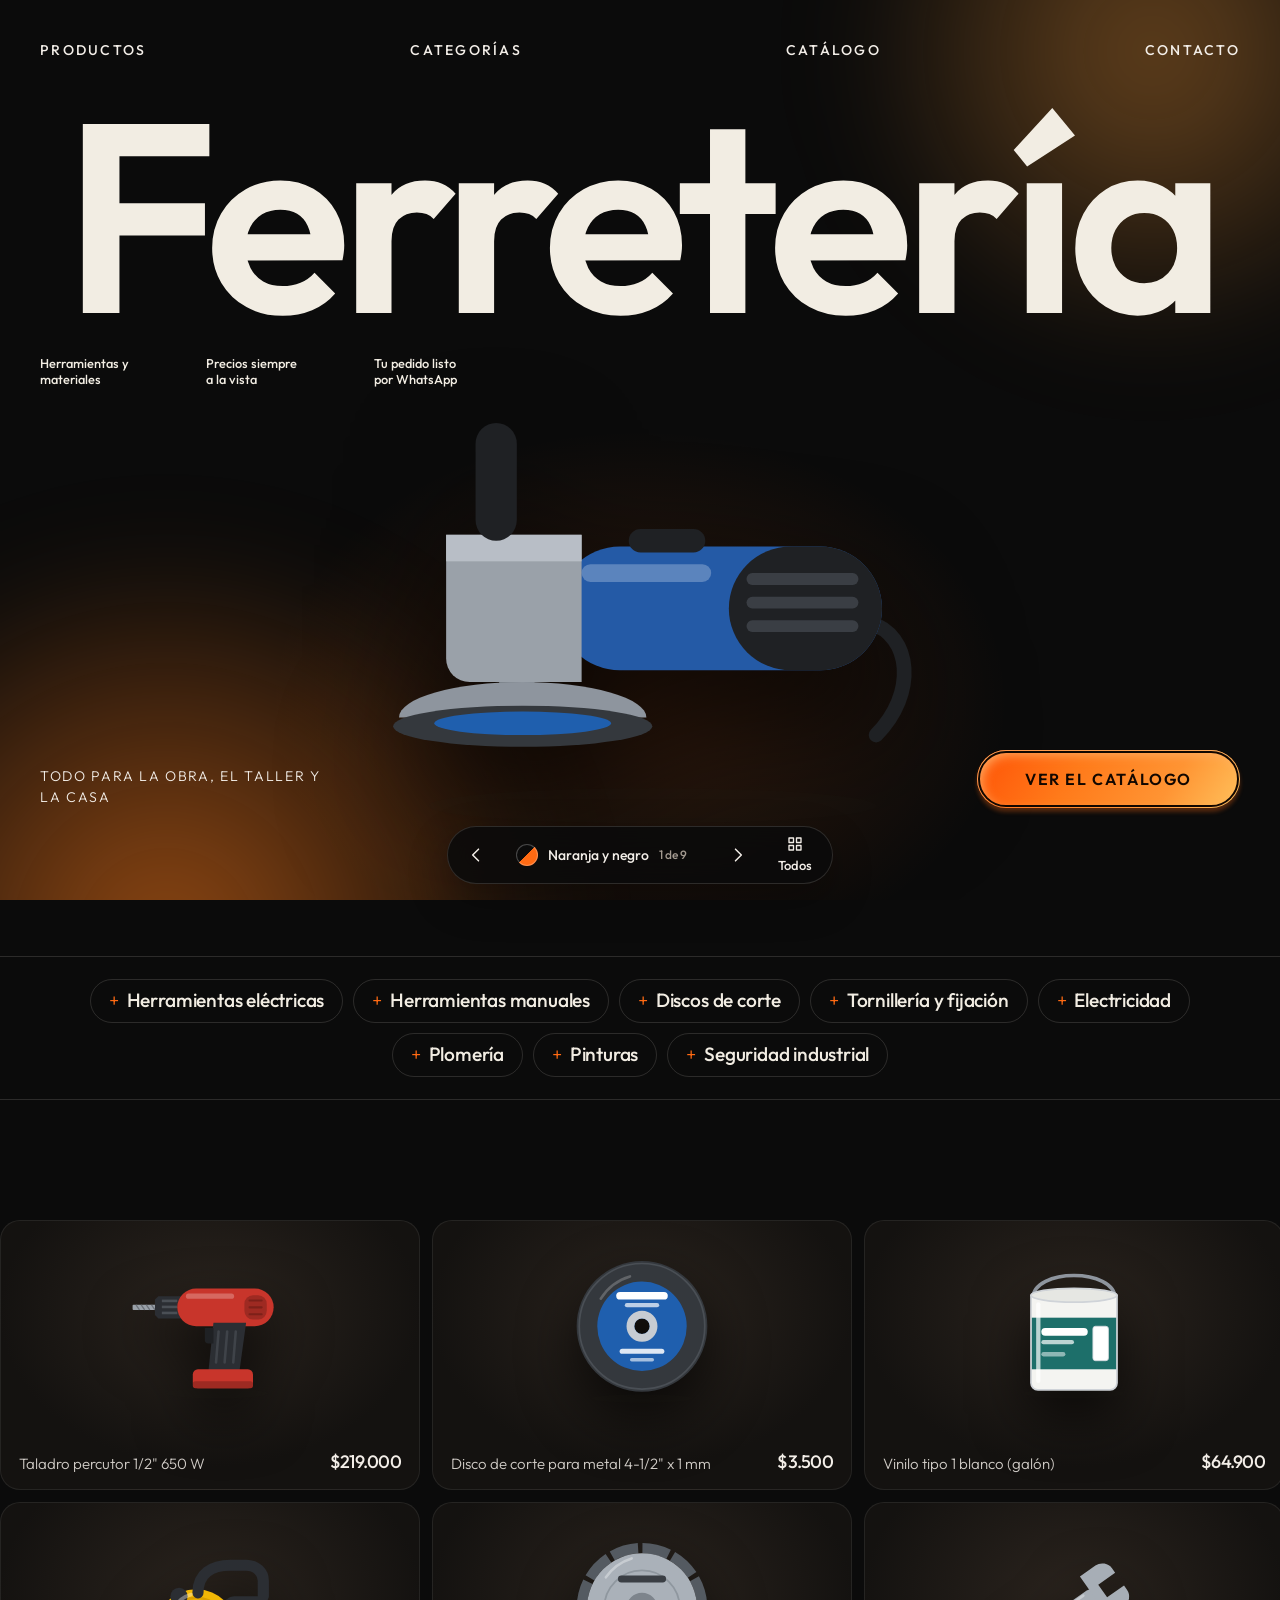
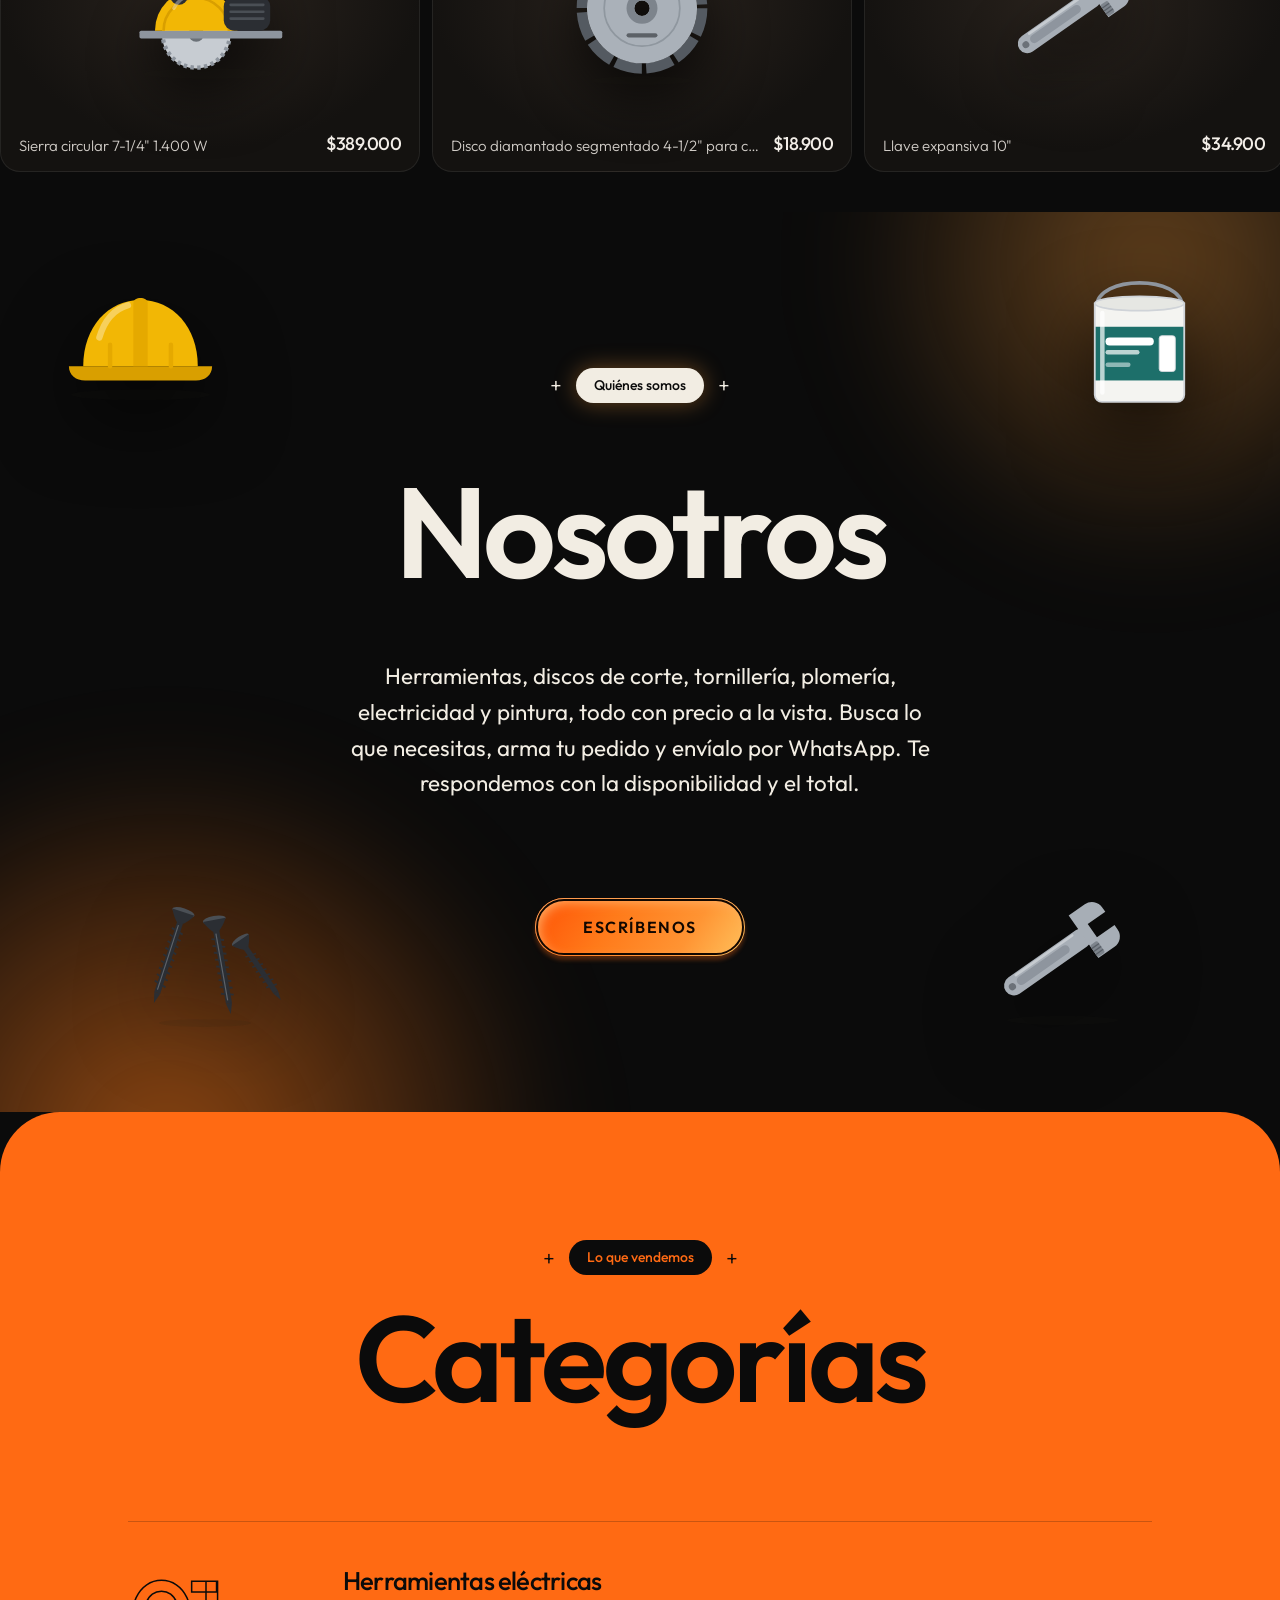
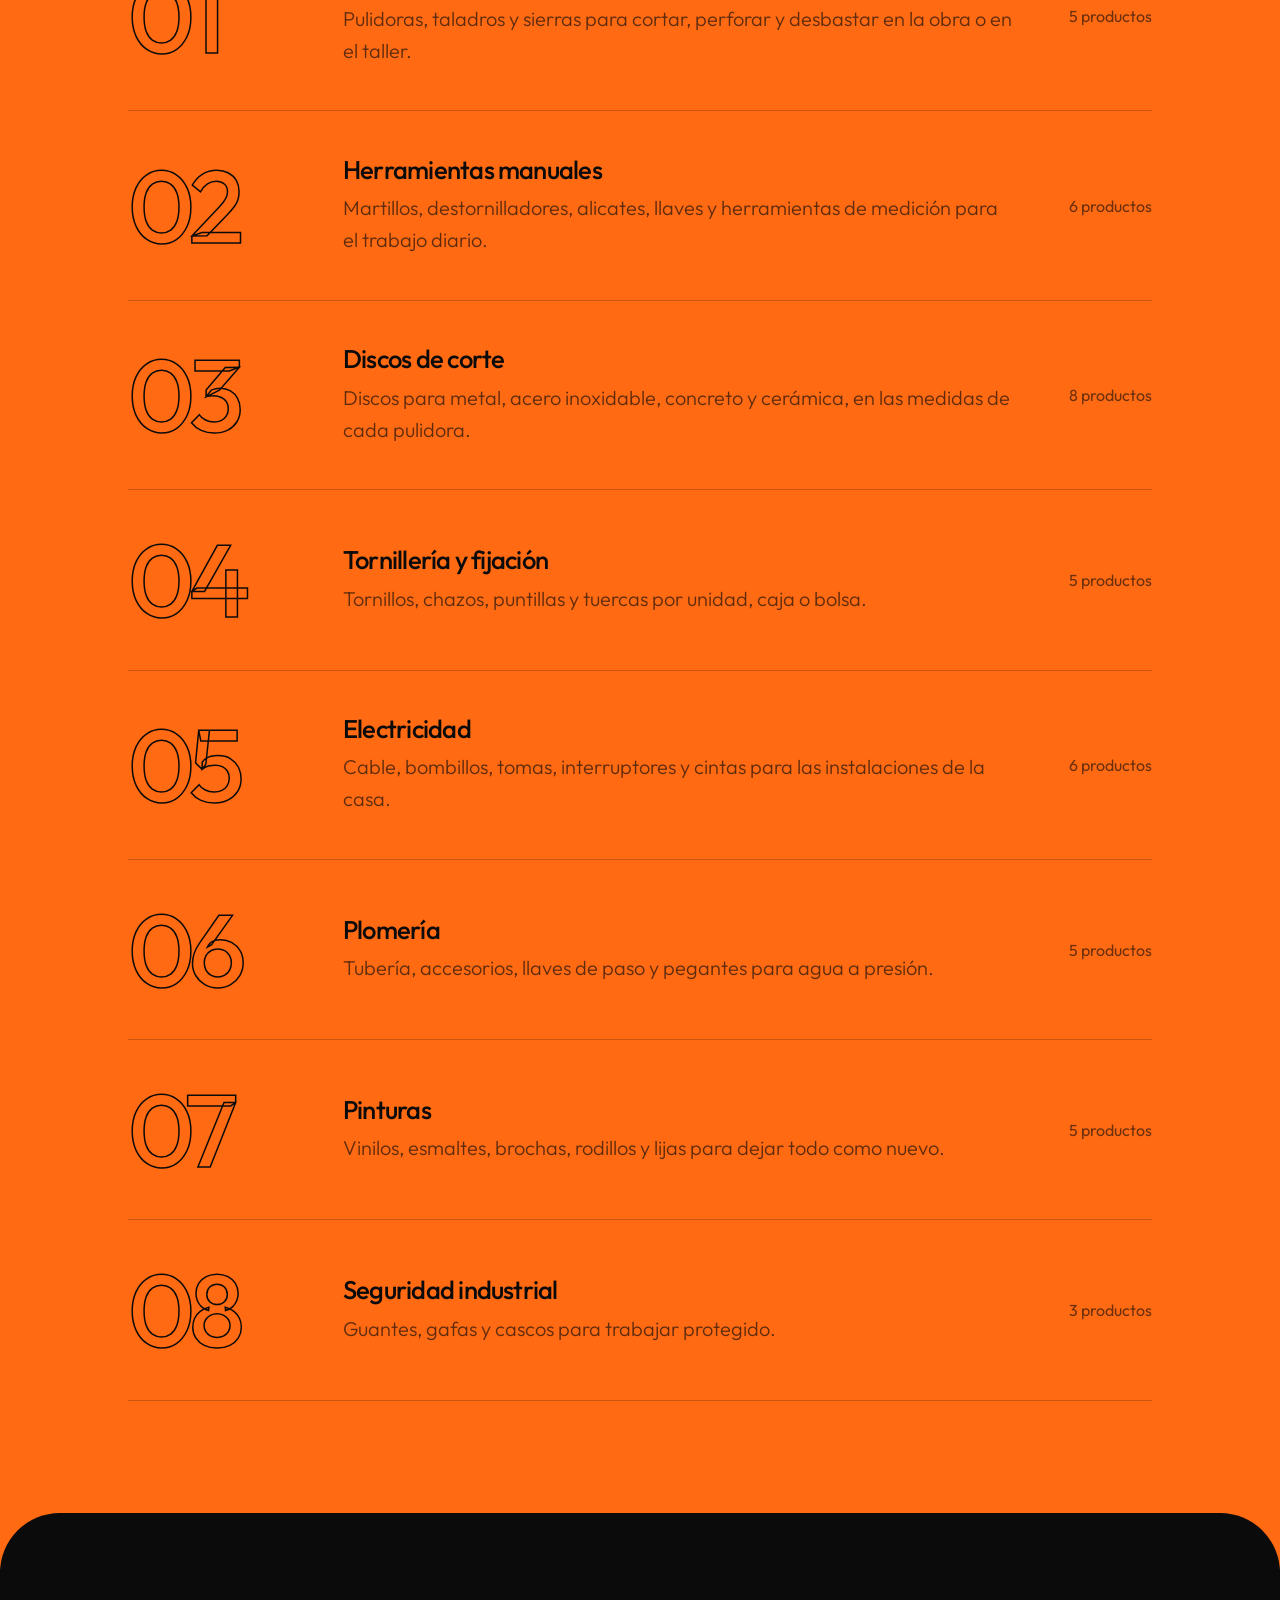
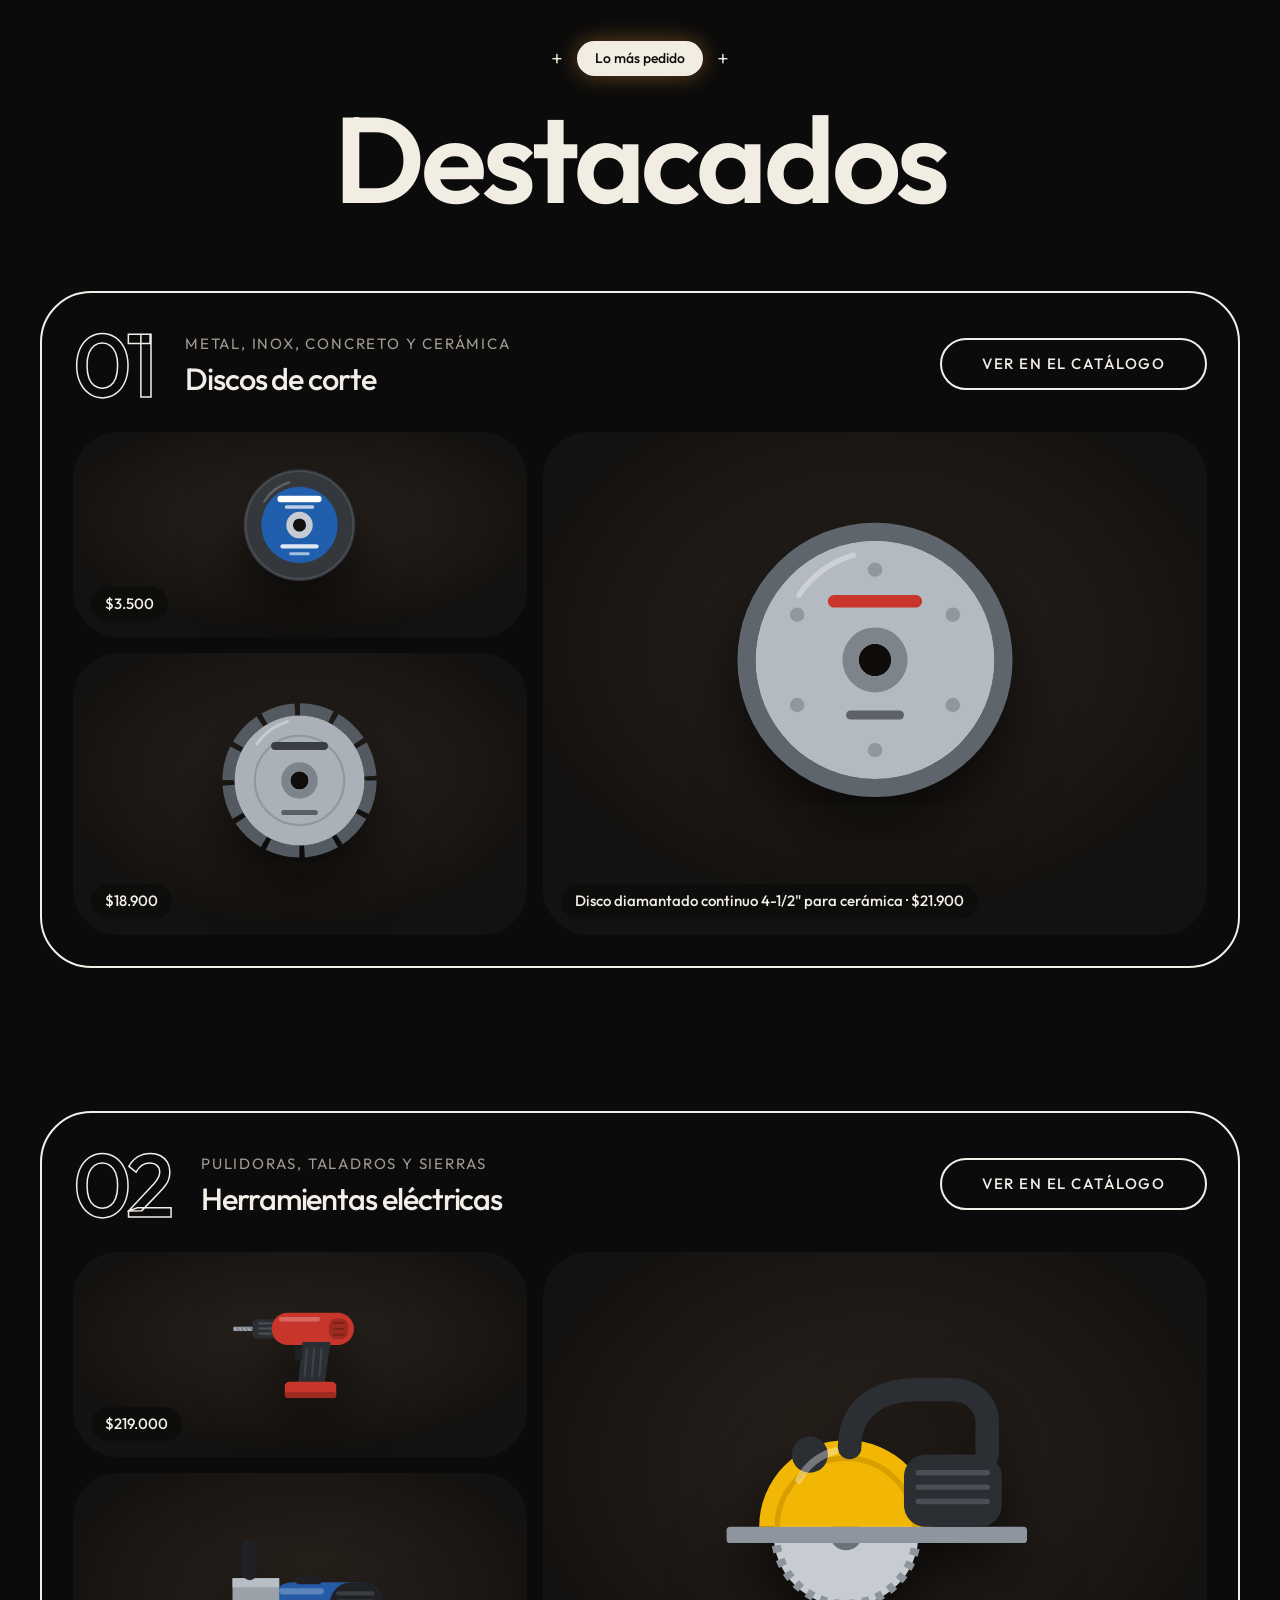
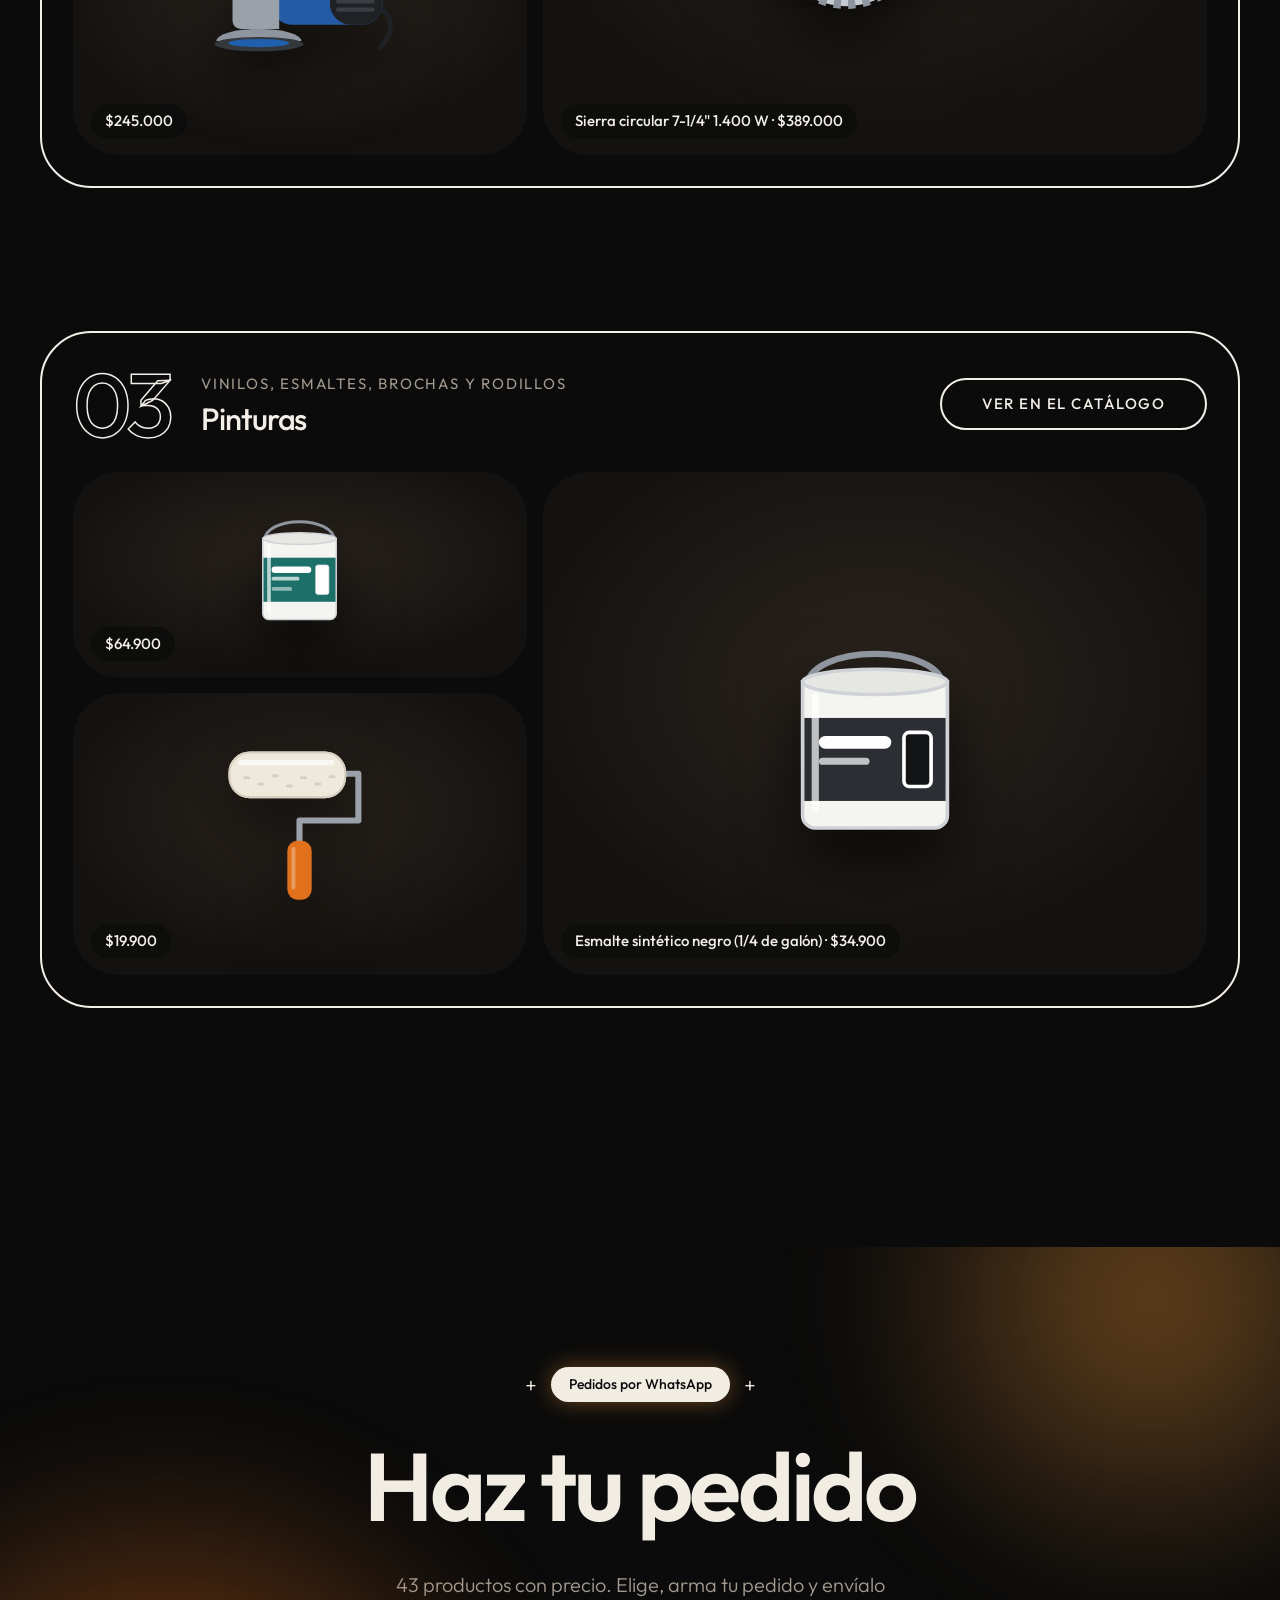
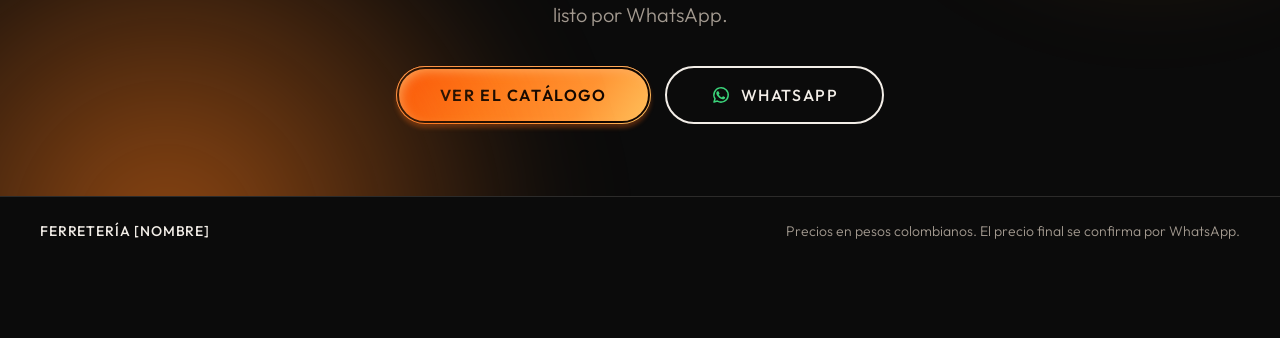
==== commit 780de530: "Actualiza la demo del catÃ¡logo" ====
--- a/index.html
+++ b/index.html
@@ -51,9 +51,9 @@
   </div>
 </header>
 
-<section class="franjas" aria-hidden="true">
+<nav class="franjas" aria-label="Categorías">
   <div class="franja-in" data-franja></div>
-</section>
+</nav>
 
 <main id="principal">
   <section class="cintas" id="productos" aria-label="Algunos productos">
--- a/css/estilos.css
+++ b/css/estilos.css
@@ -232,12 +232,12 @@
 .blanca .pildora b { background: var(--b-ink); color: var(--b-bg); box-shadow: none; }
 
 /* ---------- Franja con las categorías ---------- */
-.franjas { position: relative; margin-top: 56px; padding: 22px 0; overflow: hidden; border-block: 1px solid var(--ln); }
-.franja-in { display: flex; align-items: center; gap: 34px; width: max-content; padding-left: 34px; font-family: var(--f-tit); font-size: clamp(22px, 2.6vw, 38px); font-weight: 500; letter-spacing: -.02em; white-space: nowrap; color: var(--tit); }
-.franja-in b { font-weight: inherit; }
+.franjas { position: relative; margin-top: 56px; padding: 22px 20px; border-block: 1px solid var(--ln); }
+/* Fija: las categorías centradas y, si no caben, pasan a la siguiente línea. Cada una lleva al catálogo filtrado. */
+.franja-in { max-width: 1180px; margin: 0 auto; display: flex; flex-wrap: wrap; align-items: center; justify-content: center; gap: 10px; font-family: var(--f-tit); font-size: clamp(15px, 1.5vw, 20px); font-weight: 500; letter-spacing: -.01em; line-height: 1.2; color: var(--tit); }
+.franja-in a { min-height: 44px; display: inline-flex; align-items: center; gap: 8px; padding: 0 18px; border: 1px solid var(--ln); border-radius: var(--r-boton); text-decoration: none; transition: color .2s, border-color .2s, background .2s; }
+.franja-in a:hover { color: var(--ac); border-color: var(--ac); background: var(--acSoft); }
 .franja-in i { font-style: normal; font-weight: 300; color: var(--ac); }
-.js .franja-in { animation: cintaIzq 50s linear infinite; }
-.franjas:hover .franja-in { animation-play-state: paused; }
 
 /* ================= PORTADA ================= */
 .heroe { position: relative; height: 100svh; min-height: 640px; max-height: 980px; display: flex; flex-direction: column; overflow: clip; background: radial-gradient(40% 42% at 50% 78%, var(--halo), transparent 72%); }
@@ -491,8 +491,9 @@
 @media (max-width: 760px) {
   .nav-j { padding: 24px 20px 0; font-size: 11px; }
   .nav-j a { letter-spacing: .1em; }
-  .franjas { margin-top: 36px; padding: 16px 0; }
-  .franja-in { gap: 20px; padding-left: 20px; }
+  .franjas { margin-top: 36px; padding: 18px 16px; }
+  .franja-in { gap: 8px; font-size: 14.5px; }
+  .franja-in a { padding: 0 14px; }
   .notas { padding: 4px 20px 0; gap: 18px; }
   .notas span { font-size: 11px; }
   .pildora b { font-size: 12.5px; padding: 6px 14px; }
